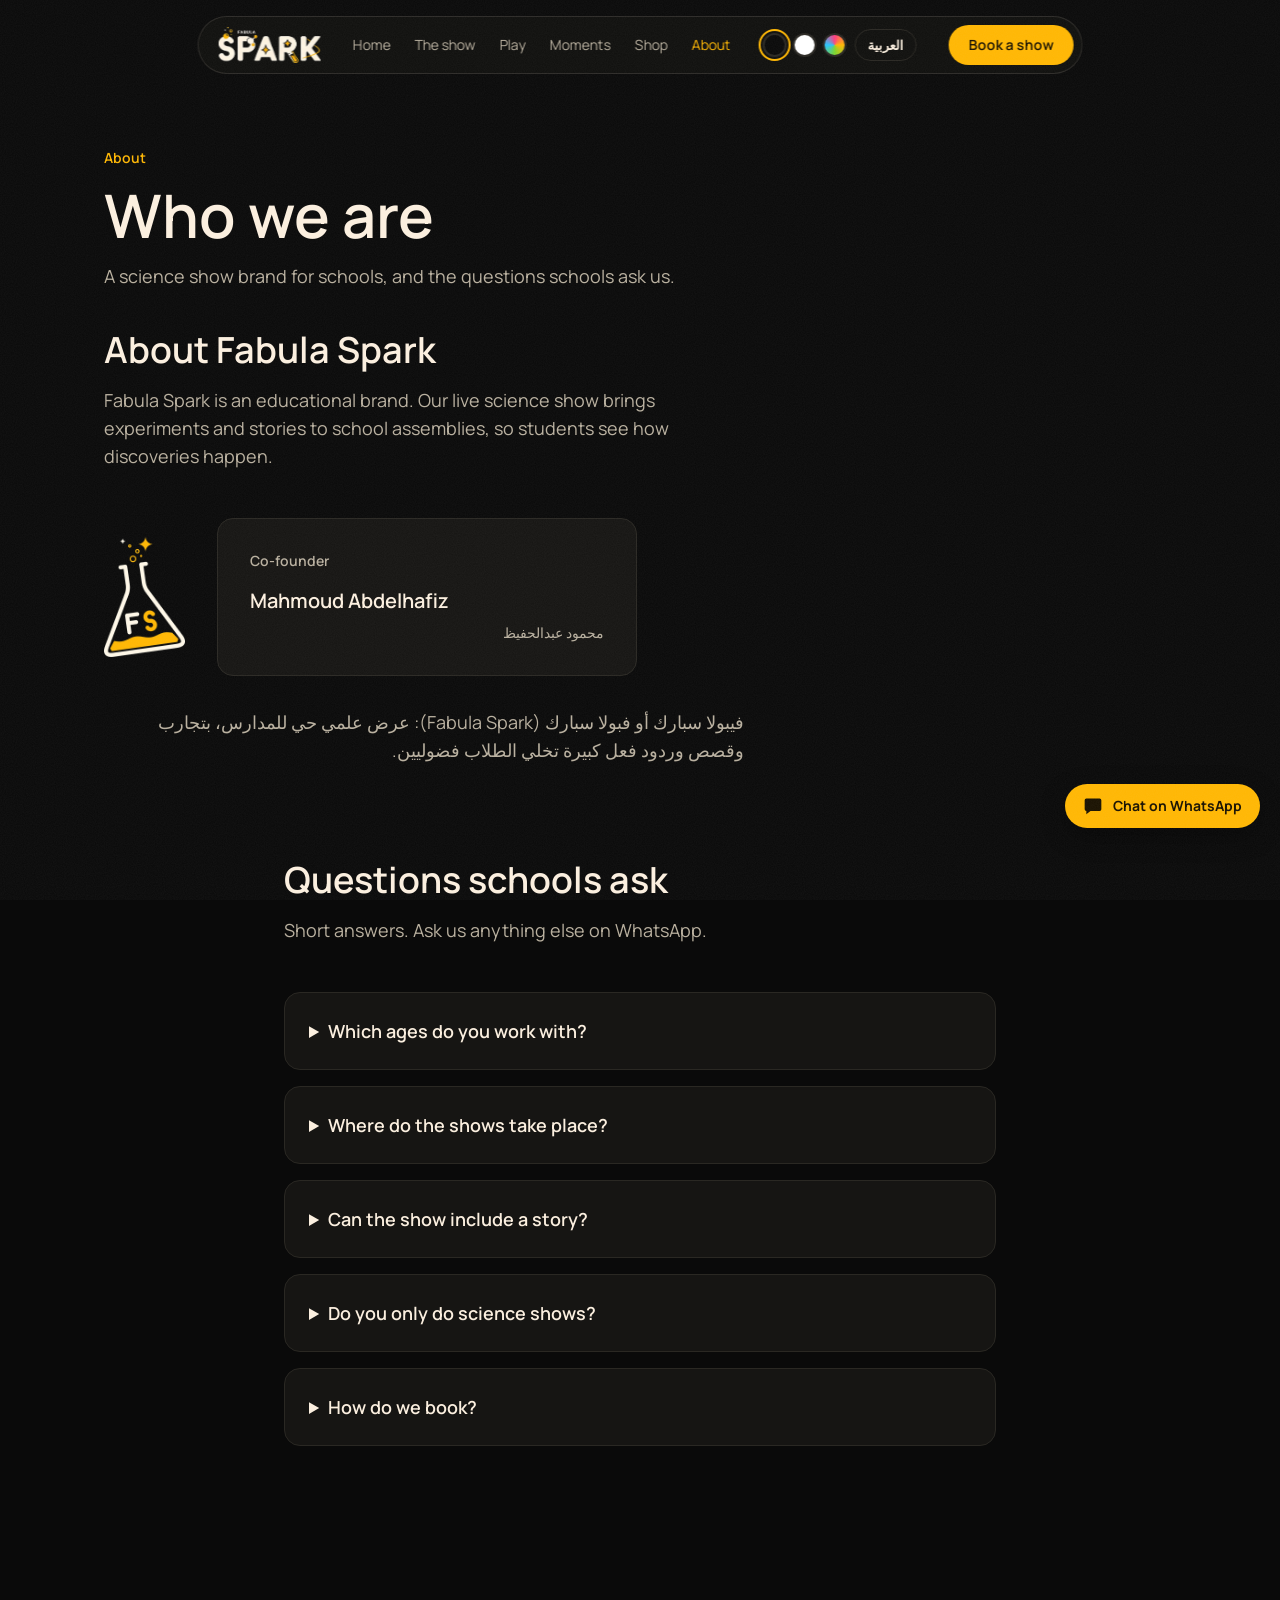
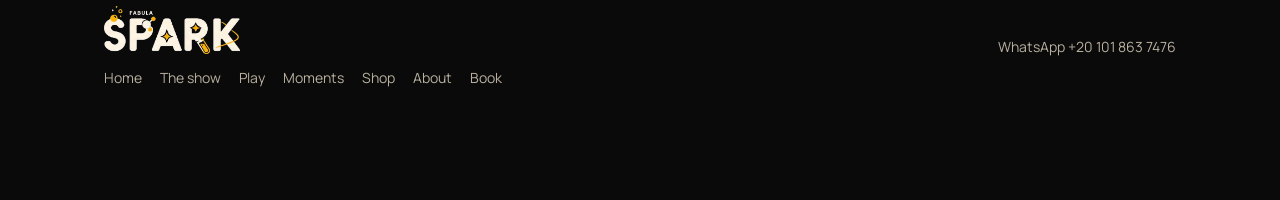
==== about.html @ d3cdc4d0 "v10: split into pages (Home, Show, Play, Moments, Shop, About, Book), mobile menu, shared css/js, ol" ====
<!DOCTYPE html>
<html lang="en" data-ar-title="من نحن والأسئلة | فيبولا سبارك" data-ar-desc="عن فيبولا سبارك، علامة تعليمية بتقدم عروض علمية حية للمدارس، وإجابات الأسئلة الشائعة.">
<head>
<meta charset="utf-8">
<meta name="viewport" content="width=device-width, initial-scale=1">
<title>About and FAQ | Fabula Spark</title>
<meta name="description" content="About Fabula Spark, an educational brand that brings live science shows to schools, plus answers to common questions.">
<link rel="canonical" href="https://jospark47-jpg.github.io/fabula-spark/about.html">
<meta name="robots" content="index,follow,max-image-preview:large">
<meta property="og:type" content="website"><meta property="og:site_name" content="Fabula Spark"><meta property="og:title" content="About and FAQ | Fabula Spark"><meta property="og:description" content="About Fabula Spark, an educational brand that brings live science shows to schools, plus answers to common questions."><meta property="og:url" content="https://jospark47-jpg.github.io/fabula-spark/about.html"><meta property="og:image" content="https://jospark47-jpg.github.io/fabula-spark/poster3.jpg"><meta property="og:image:alt" content="Fabula Spark card reading Curiosity is the spark">
<meta name="twitter:card" content="summary_large_image"><meta name="twitter:title" content="About and FAQ | Fabula Spark"><meta name="twitter:description" content="About Fabula Spark, an educational brand that brings live science shows to schools, plus answers to common questions."><meta name="twitter:image" content="https://jospark47-jpg.github.io/fabula-spark/poster3.jpg">
<script type="application/ld+json">{"@context": "https://schema.org", "@graph": [{"@type": "Organization", "@id": "https://jospark47-jpg.github.io/fabula-spark/#org", "name": "Fabula Spark", "url": "https://jospark47-jpg.github.io/fabula-spark/", "logo": "https://jospark47-jpg.github.io/fabula-spark/wordmark.png", "image": "https://jospark47-jpg.github.io/fabula-spark/poster3.jpg", "description": "Fabula Spark is an educational brand that brings live science shows to schools.", "founder": {"@id": "https://jospark47-jpg.github.io/fabula-spark/#mahmoud"}, "contactPoint": {"@type": "ContactPoint", "contactType": "bookings", "telephone": "+201018637476", "url": "https://wa.me/201018637476", "availableLanguage": ["Arabic", "English"]}, "alternateName": ["فيبولا سبارك", "فبولا سبارك"]}, {"@type": "Person", "@id": "https://jospark47-jpg.github.io/fabula-spark/#mahmoud", "name": "Mahmoud Abdelhafiz", "alternateName": "محمود عبدالحفيظ", "jobTitle": "Co-founder", "worksFor": {"@id": "https://jospark47-jpg.github.io/fabula-spark/#org"}}, {"@type": "WebSite", "@id": "https://jospark47-jpg.github.io/fabula-spark/#site", "url": "https://jospark47-jpg.github.io/fabula-spark/", "name": "Fabula Spark", "publisher": {"@id": "https://jospark47-jpg.github.io/fabula-spark/#org"}, "inLanguage": "en"}, {"@type": "Service", "@id": "https://jospark47-jpg.github.io/fabula-spark/#show", "name": "Live science shows for schools", "serviceType": "Science show", "provider": {"@id": "https://jospark47-jpg.github.io/fabula-spark/#org"}, "description": "A live stage science show with experiments told as stories, performed at your school or venue for a whole assembly.", "url": "https://jospark47-jpg.github.io/fabula-spark/#what"}, {"@type": "FAQPage", "mainEntity": [{"@type": "Question", "name": "Which ages do you work with?", "acceptedAnswer": {"@type": "Answer", "text": "Tell us your group and we shape the show to fit it."}}, {"@type": "Question", "name": "Where do the shows take place?", "acceptedAnswer": {"@type": "Answer", "text": "We bring the show to you. Tell us your location and we will confirm."}}, {"@type": "Question", "name": "Can the show include a story?", "acceptedAnswer": {"@type": "Answer", "text": "Yes. We wrap experiments in a story that explains how the discovery happened."}}, {"@type": "Question", "name": "Do you only do science shows?", "acceptedAnswer": {"@type": "Answer", "text": "Science shows are our focus today. More Spark experiences are on the way."}}, {"@type": "Question", "name": "How do we book?", "acceptedAnswer": {"@type": "Answer", "text": "Send us a message with your school, age group and preferred dates."}}]}]}</script>
<link rel="icon" type="image/png" href="favicon.png">
<script>(function(){try{var t=localStorage.getItem('fs_theme'),l=localStorage.getItem('fs_lang'),d=document.documentElement;if(t==='light'||t==='kids')d.setAttribute('data-theme',t);if(l==='ar'){d.lang='ar';d.dir='rtl'}}catch(e){}window.INK=function(){return getComputedStyle(document.documentElement).getPropertyValue('--text').trim()||'#fbefdf'}})();</script>
<link rel="preconnect" href="https://fonts.googleapis.com">
<link href="https://fonts.googleapis.com/css2?family=Manrope:wght@400;500;600;700&display=swap" rel="stylesheet">
<link rel="stylesheet" href="style.css">
</head>
<body>
<a class="skip" href="#main">Skip to content</a>
<div class="prog" id="prog"></div>
<div class="cursorlight" id="cl"></div>
<canvas id="trail"></canvas>
<nav class="nav"><a href="./" aria-label="Fabula Spark home"><img src="wordmark.png" alt="Fabula Spark"></a><div class="menu" id="menu"><a href="./">Home</a><a href="show.html">The show</a><a href="play.html">Play</a><a href="moments.html">Moments</a><a href="shop.html">Shop</a><a href="about.html" class="act" aria-current="page">About</a></div><div class="tools"><div class="sw" role="group" aria-label="Theme"><button type="button" class="s-d" data-th="dark" aria-label="Dark theme"></button><button type="button" class="s-l" data-th="light" aria-label="Light theme"></button><button type="button" class="s-k" data-th="kids" aria-label="Colorful kids theme"></button></div><button type="button" class="tb" id="langb" aria-label="Switch language">العربية</button></div><a class="btn mag" href="book.html#planner">Book a show</a><button type="button" class="nm" id="nm" aria-label="Menu" aria-expanded="false" aria-controls="menu"><i></i><i></i><i></i></button></nav>
<a class="wa" id="wa" href="https://wa.me/201018637476?text=Hello%20Fabula%20Spark%2C%20I%20have%20a%20question." target="_blank" rel="noopener" aria-label="Chat on WhatsApp"><svg viewBox="0 0 24 24" fill="currentColor"><path d="M4 3h16a2 2 0 0 1 2 2v11a2 2 0 0 1-2 2H9l-5 4v-4a2 2 0 0 1-2-2V5a2 2 0 0 1 2-2z"/></svg><span>Chat on WhatsApp</span></a>
<main id="main">
<header class="phead"><div class="wrap"><p class="eyebrow rv">About</p><h1 class="rv" style="--d:60ms">Who we are</h1><p class="lead rv" style="--d:120ms">A science show brand for schools, and the questions schools ask us.</p></div></header>
<section id="team" style="padding-top:0"><div class="wrap">
 <h2 class="rv">About Fabula Spark</h2>
 <p class="lead rv" style="--d:80ms">Fabula Spark is an educational brand. Our live science show brings experiments and stories to school assemblies, so students see how discoveries happen.</p>
 <div class="aboutflex rv" style="--d:120ms"><img src="flasklogo.png" alt="Fabula Spark flask logo with the letters FS" loading="lazy"><div class="card" style="max-width:420px;flex:1;min-width:260px"><p class="num">Co-founder</p><h3>Mahmoud Abdelhafiz</h3><p lang="ar" dir="rtl" style="font-family:inherit">محمود عبدالحفيظ</p></div></div>
 <p class="lead rv" lang="ar" dir="rtl" style="--d:160ms;margin:32px 0 0">فيبولا سبارك أو فبولا سبارك (Fabula Spark): عرض علمي حي للمدارس، بتجارب وقصص وردود فعل كبيرة تخلي الطلاب فضوليين.</p>
</div></section>
<section id="voices" hidden aria-hidden="true"><!-- Placeholder: add real teacher and parent quotes here, with permission. Nothing is shown until then. --></section>
<section id="faq" style="padding-top:0"><div class="wrap" style="max-width:760px">
 <h2 class="rv">Questions schools ask</h2>
 <p class="lead rv" style="--d:80ms">Short answers. Ask us anything else on WhatsApp.</p>
 <details class="rv"><summary>Which ages do you work with?</summary><p>Tell us your group and we shape the show to fit it.</p></details>
 <details class="rv"><summary>Where do the shows take place?</summary><p>We bring the show to you. Tell us your location and we will confirm.</p></details>
 <details class="rv"><summary>Can the show include a story?</summary><p>Yes. We wrap experiments in a story that explains how the discovery happened.</p></details>
 <details class="rv"><summary>Do you only do science shows?</summary><p>Science shows are our focus today. More Spark experiences are on the way.</p></details>
 <details class="rv"><summary>How do we book?</summary><p>Send us a message with your school, age group and preferred dates.</p></details>
</div></section>
</main>
<footer><div class="fl"><img src="wordmark.png" alt="Fabula Spark" style="height:48px;width:auto"><nav class="fnav" aria-label="Pages"><a href="./">Home</a><a href="show.html">The show</a><a href="play.html">Play</a><a href="moments.html">Moments</a><a href="shop.html">Shop</a><a href="about.html">About</a><a href="book.html">Book</a></nav></div><a href="https://wa.me/201018637476" target="_blank" rel="noopener">WhatsApp +20 101 863 7476</a></footer>
<div class="mbar"><a class="btn" href="book.html#planner">Book a show</a><a class="btn ghost" href="https://wa.me/201018637476?text=Hello%20Fabula%20Spark%2C%20I%20would%20like%20to%20book%20a%20science%20show." target="_blank" rel="noopener">WhatsApp</a></div>
<dialog id="lb" aria-label="Photo viewer"><div class="in"><img id="lbi" alt=""></div><button class="x" aria-label="Close">&#10005;</button><button class="pv" aria-label="Previous photo">&#8592;</button><button class="nx" aria-label="Next photo">&#8594;</button><p id="lbc"></p></dialog>
<script src="app.js"></script>
</body>
</html>
---- style.css ----
:root{--bg:#0a0a0a;--card:#161513;--line:#2a2823;--text:#fbefdf;--muted:#b9b09f;--accent:#ffb703;--r:16px;--ease:cubic-bezier(0.22,1,0.36,1)}
*{box-sizing:border-box;margin:0;padding:0}
html{scroll-behavior:smooth}
body{font-family:'Manrope',sans-serif;background:var(--bg);color:var(--text);font-size:16px;line-height:24px;font-style:normal}
h1,h2,h3{text-wrap:balance;font-weight:600}p{text-wrap:pretty}
a{color:inherit;text-decoration:none}
a:focus-visible,summary:focus-visible,.btn:focus-visible{outline:2px solid var(--accent);outline-offset:3px;border-radius:var(--r)}
.wrap{max-width:1120px;margin:0 auto;padding:0 24px}
section{padding:96px 0}
.nav{position:fixed;top:16px;left:50%;transform:translateX(-50%);z-index:20;display:flex;align-items:center;gap:32px;padding:8px 8px 8px 20px;border-radius:999px;background:var(--navbg);backdrop-filter:blur(16px);-webkit-backdrop-filter:blur(16px);border:1px solid rgba(251,239,223,.12);width:max-content;max-width:calc(100% - 32px);animation:navin 700ms var(--ease) both}
.nav img{height:36px;width:auto;display:block}
.menu{display:flex;gap:24px;font-size:14px;line-height:20px;color:var(--muted)}
.menu a{transition:color 300ms var(--ease)}.menu a:hover{color:var(--text)}
.btn{display:inline-block;background:var(--accent);color:#1a1200;padding:14px 24px;border-radius:var(--r);font-weight:600;font-size:16px;line-height:24px;transition:transform 300ms var(--ease),opacity 300ms var(--ease)}
.btn:hover{transform:translateY(-2px)}.btn:active{transform:scale(.98)}
.btn.ghost{background:transparent;color:var(--text);border:1px solid var(--line)}
.nav .btn{padding:10px 20px;border-radius:999px;font-size:14px;line-height:20px}
.hero{padding:152px 0 96px;display:grid;grid-template-columns:1.1fr .9fr;gap:48px;align-items:center}
.eyebrow{font-size:14px;line-height:20px;color:var(--accent);font-weight:600;margin-bottom:16px}
h1{font-size:60px;line-height:1;margin-bottom:24px}
.sub{font-size:20px;line-height:28px;color:var(--muted);margin-bottom:32px;max-width:520px}
.cta{display:flex;gap:16px;flex-wrap:wrap;margin-bottom:32px}
.proof{font-size:14px;line-height:20px;color:var(--muted)}
.visual{aspect-ratio:4/3;border-radius:var(--r);border:1px solid var(--line);position:relative;overflow:hidden;background:var(--card)}
.visual .vi img{width:100%;height:100%;object-fit:cover;display:block;animation:kb 12s var(--ease) both}
.gwrap{border-radius:var(--r);border:1px solid var(--line);overflow:hidden;aspect-ratio:16/10;background:var(--card)}
.gimg{width:100%;height:100%;object-fit:cover;display:block;transition:transform 500ms var(--ease)}
.gwrap:hover .gimg{transform:scale(1.04)}
.teaser{display:grid;grid-template-columns:1fr 1fr;gap:48px;align-items:center;background:var(--card);border:1px solid var(--line);border-radius:var(--r);padding:48px}.teaser img{width:100%;max-width:420px;justify-self:center;border-radius:var(--r);display:block}
.vid{display:grid;grid-template-columns:1.2fr .8fr;gap:48px;align-items:center}.vid video{width:100%;border-radius:var(--r);border:1px solid var(--line);background:#000}
.tag{padding:120px 0;text-align:center;background:var(--card);border-top:1px solid var(--line);border-bottom:1px solid var(--line)}
.tag p{font-size:48px;line-height:1;font-weight:600;text-wrap:balance;max-width:820px;margin:0 auto}
.tag .w{opacity:.3;transition:opacity 600ms var(--ease),color 600ms var(--ease);display:inline-block;margin-right:.25em}
.tag .w.on{opacity:1}.tag .w.hl.on{color:var(--accent)}
h2{font-size:36px;line-height:40px;margin-bottom:16px}
.lead{font-size:18px;line-height:28px;color:var(--muted);max-width:640px;margin-bottom:48px}
.grid{display:grid;grid-template-columns:repeat(3,1fr);gap:24px}
.card{background:var(--card);border:1px solid var(--line);border-radius:var(--r);padding:32px;transition:transform 500ms var(--ease),border-color 300ms var(--ease)}
.card:hover{transform:translateY(-4px);border-color:rgba(255,183,3,.45)}
.card h3{font-size:20px;line-height:28px;margin-bottom:8px}
.card p{font-size:14px;line-height:20px;color:var(--muted)}
.num{font-size:14px;line-height:20px;color:var(--accent);font-weight:600;margin-bottom:16px}
.feature{display:grid;grid-template-columns:1fr 1fr;gap:0;background:var(--card);border:1px solid var(--line);border-radius:var(--r);overflow:hidden;margin-bottom:24px}
.feature .t{padding:48px}.feature h3{font-size:30px;line-height:36px;margin-bottom:16px}.feature p{color:var(--muted);font-size:16px;line-height:24px}
.feature img{width:100%;height:100%;object-fit:cover;display:block;min-height:280px}
.soft{background:transparent;border-style:dashed}.soft h3{color:var(--text)}
.soft .lab{font-size:12px;line-height:16px;letter-spacing:.14em;text-transform:uppercase;color:var(--accent);opacity:.75;margin-bottom:16px;font-weight:600}
.gallery{display:grid;grid-template-columns:repeat(3,1fr);gap:24px}
details{background:var(--card);border:1px solid var(--line);border-radius:var(--r);padding:24px;margin-bottom:16px;transition:border-color 300ms var(--ease)}details:hover{border-color:rgba(255,183,3,.45)}
summary{font-weight:600;font-size:18px;line-height:28px;cursor:pointer}
details p{margin-top:16px;color:var(--muted);font-size:16px;line-height:24px}
.final{text-align:center;background:linear-gradient(135deg,#2e2203,#161513);border-radius:var(--r);padding:80px 24px;border:1px solid var(--line)}
.final h2{font-size:48px;line-height:1;max-width:720px;margin:0 auto 24px}
.final p{color:var(--muted);margin-bottom:32px}
footer{max-width:1120px;margin:0 auto;padding:48px 24px;color:var(--muted);font-size:14px;line-height:20px;display:flex;justify-content:space-between;align-items:center;flex-wrap:wrap;gap:16px}
.js .rv{opacity:0;transform:translateY(32px);transition:opacity 700ms var(--ease),transform 700ms var(--ease);transition-delay:var(--d,0ms)}
.js .rv.in{opacity:1;transform:none}
.he{animation:rise 800ms var(--ease) both;animation-delay:var(--d,0ms)}
@keyframes rise{from{opacity:0;transform:translateY(32px)}to{opacity:1;transform:none}}
@keyframes navin{from{opacity:0;transform:translate(-50%,-24px)}to{opacity:1;transform:translate(-50%,0)}}
@keyframes kb{from{transform:scale(1.08)}to{transform:scale(1)}}
@media(prefers-reduced-motion:reduce){*,*::before,*::after{animation:none!important;transition:opacity 300ms linear!important}.js .rv{transform:none}.tag .w{opacity:1}.gwrap:hover .gimg,.card:hover,.btn:hover{transform:none}}
@media(max-width:820px){.hero,.grid,.gallery,.vid,.teaser,.feature{grid-template-columns:1fr}h1{font-size:48px}.menu{display:none}.tag p,.final h2{font-size:36px;line-height:40px}.hero{padding-top:120px}.teaser,.feature .t{padding:28px}.nav{gap:16px}}

:root{--pop:cubic-bezier(0.34,1.56,0.64,1)}
.sparks{position:absolute;inset:0;overflow:hidden;pointer-events:none;z-index:0}
.sparks i{position:absolute;bottom:-20px;border-radius:50%;background:var(--accent);opacity:0;animation:floatup var(--t,9s) linear infinite;animation-delay:var(--dl,0s)}
.sparks i.o{background:transparent;border:2px solid rgba(255,183,3,.6)}
@keyframes floatup{0%{transform:translate3d(0,0,0);opacity:0}10%{opacity:.8}90%{opacity:.5}100%{transform:translate3d(var(--x,20px),-120vh,0);opacity:0}}
.hero,.tag,#what .wrap{position:relative;z-index:1}
.flaskfloat{position:absolute;right:-8px;top:-44px;width:64px;z-index:3;animation:bob 4s ease-in-out infinite;pointer-events:none}
@keyframes bob{0%,100%{transform:translateY(0) rotate(-6deg)}50%{transform:translateY(-12px) rotate(6deg)}}
.visual{overflow:visible;position:relative}.visual .vi{border-radius:var(--r);overflow:hidden;height:100%;border:1px solid var(--line)}.visual{border:0}
.marq{overflow:hidden;border-bottom:1px solid var(--line);background:var(--bg);padding:20px 0}
.marq div{display:flex;gap:48px;width:max-content;animation:slide 26s linear infinite;font-size:30px;line-height:36px;font-weight:700;color:var(--muted)}
.marq span:nth-child(even){color:var(--accent)}
@keyframes slide{to{transform:translateX(-50%)}}
.btn:hover{transform:translateY(-3px) rotate(-1.5deg);transition-timing-function:var(--pop)}
.card:hover{transform:translateY(-6px) rotate(-.6deg);transition-timing-function:var(--pop)}
.gwrap{transition:transform 500ms var(--pop)}.gwrap:hover{transform:rotate(1deg) scale(1.02)}
.burst{position:fixed;width:8px;height:8px;border-radius:50%;background:var(--accent);pointer-events:none;z-index:50;animation:burst 700ms var(--ease) forwards}
@keyframes burst{to{transform:translate(var(--bx),var(--by)) scale(.2);opacity:0}}
.js .rv.pop{transform:translateY(32px) scale(.96)}.js .rv.pop.in{transform:none}
@media(prefers-reduced-motion:reduce){.sparks,.marq div,.flaskfloat{animation:none!important}.sparks{display:none}.burst{display:none}}
@media(max-width:820px){.feature img{height:auto;aspect-ratio:16/10;min-height:0}}
.atg{display:grid;grid-template-columns:repeat(4,1fr);gap:1px;background:var(--line);border:1px solid var(--line);border-radius:var(--r);overflow:hidden;margin-bottom:0}
.atg div{background:var(--card);padding:20px 24px;display:flex;flex-direction:column;gap:4px}
.atg b{font-size:12px;line-height:16px;letter-spacing:.14em;text-transform:uppercase;color:var(--accent);font-weight:600}
.atg span{font-size:16px;line-height:24px}
.prod{transition:transform 500ms var(--pop)}.prod:hover{transform:translateY(-6px)}
.pimg{border-radius:var(--r);overflow:hidden;border:1px solid var(--line);aspect-ratio:1/1;margin-bottom:16px;background:#ecdec8}
.pimg img{width:100%;height:100%;object-fit:cover;display:block;transition:transform 500ms var(--ease)}.prod:hover .pimg img{transform:scale(1.05)}
.prod h3{font-size:20px;line-height:28px}.prod p{color:var(--muted);font-size:14px;line-height:20px;margin:4px 0 12px}
.prod a{font-size:14px;line-height:20px;color:var(--accent);font-weight:600}
.note{margin-top:32px;font-size:14px;line-height:20px;color:var(--muted)}
@media(max-width:820px){.atg{grid-template-columns:1fr 1fr}}

html{scroll-behavior:smooth}
.prog{position:fixed;top:0;left:0;right:0;height:3px;background:var(--accent);transform-origin:0 50%;transform:scaleX(0);z-index:30}
.hero{position:relative}
html,body{overflow-x:clip}.beamwrap{position:absolute;top:0;left:50%;width:100vw;margin-left:-50vw;height:900px;overflow:hidden;pointer-events:none;z-index:0}
.beam{position:absolute;top:40px;right:7vw;width:1500px;height:1000px;transform-origin:100% 0;background:conic-gradient(from 248deg at 100% 0%,transparent 0deg,rgba(255,183,3,.20) 9deg,rgba(255,183,3,.05) 15deg,transparent 22deg);animation:sweep 9s var(--ease) infinite alternate;opacity:.9}
@keyframes sweep{from{transform:rotate(-9deg)}to{transform:rotate(11deg)}}
.cursorlight{position:fixed;left:0;top:0;width:520px;height:520px;margin:-260px 0 0 -260px;border-radius:50%;background:radial-gradient(circle,rgba(255,183,3,.14) 0,rgba(255,183,3,.05) 40%,transparent 70%);pointer-events:none;z-index:2;opacity:0;transition:opacity 400ms var(--ease);will-change:transform}
.cursorlight.on{opacity:1}
#trail{position:fixed;inset:0;width:100%;height:100%;pointer-events:none;z-index:40}
.float{position:absolute;pointer-events:none;color:var(--accent);opacity:.8;z-index:1;transform:translate3d(calc(var(--px,0)*var(--d)*1px),calc(var(--py,0)*var(--d)*1px),0);transition:transform 200ms linear}
.float svg{display:block;animation:drift var(--t,7s) ease-in-out infinite alternate;animation-delay:var(--dl,0s)}
@keyframes drift{from{transform:translateY(0) rotate(-6deg)}to{transform:translateY(-16px) rotate(8deg)}}
.hero>div:not(.beamwrap):not(.float),.hero .visual{position:relative;z-index:2}
.tilt{transform-style:preserve-3d;transition:transform 300ms var(--ease);will-change:transform}
.dark-panel{position:relative;overflow:hidden;border-radius:var(--r);border:1px solid var(--line);background:#0d0c0a;min-height:520px;touch-action:pan-y;cursor:none}
.dp-base{position:absolute;inset:0;display:flex;flex-direction:column;justify-content:flex-start;align-items:center;text-align:center;padding:56px 32px 0}
.dp-base h2{margin-bottom:8px}.dp-base p{color:var(--muted);max-width:420px}
.dp-hidden{position:absolute;inset:0;background:#15120b;-webkit-mask-image:radial-gradient(circle 170px at var(--mx,-300px) var(--my,-300px),#000 0,#000 55%,transparent 100%);mask-image:radial-gradient(circle 170px at var(--mx,-300px) var(--my,-300px),#000 0,#000 55%,transparent 100%)}
.dp-hidden svg{position:absolute;inset:0;width:100%;height:100%}
.dp-hidden .words{position:absolute;inset:0;display:grid;grid-template-columns:repeat(3,1fr);align-items:end;text-align:center;padding:0 24px 72px;gap:16px}
.dp-hidden .words b{display:block;font-size:24px;line-height:32px;font-weight:700;color:var(--accent)}
.dp-hidden .words span{font-size:14px;line-height:20px;color:var(--text)}
.lamp{position:absolute;width:24px;height:24px;margin:-12px 0 0 -12px;border-radius:50%;border:2px solid var(--accent);left:var(--mx,-300px);top:var(--my,-300px);pointer-events:none}
.lab{display:grid;grid-template-columns:1fr 1fr;gap:48px;align-items:center;background:var(--card);border:1px solid var(--line);border-radius:var(--r);padding:48px;position:relative;overflow:hidden}
.lab canvas{width:100%;max-width:440px;aspect-ratio:400/520;justify-self:center;display:block;cursor:pointer;touch-action:manipulation}
.modes{display:flex;gap:12px;flex-wrap:wrap;margin:8px 0 24px}
.chip{font:inherit;font-weight:600;font-size:14px;line-height:20px;padding:10px 18px;border-radius:999px;border:1px solid var(--line);background:transparent;color:var(--text);cursor:pointer;transition:transform 300ms var(--pop),background 300ms var(--ease),border-color 300ms var(--ease)}
.chip:hover{transform:translateY(-2px);border-color:rgba(255,183,3,.6)}.chip:active{transform:scale(.97)}
.chip[aria-pressed=true]{background:var(--accent);color:#1a1200;border-color:var(--accent)}
.hint{font-size:14px;line-height:20px;color:var(--muted)}
.steps{position:relative}
.stepline{position:absolute;left:0;right:0;top:-24px;height:3px;background:var(--line);border-radius:3px;overflow:hidden}
.stepline i{display:block;height:100%;background:var(--accent);transform-origin:0 50%;transform:scaleX(0)}
.carousel{display:flex;gap:24px;overflow-x:auto;scroll-snap-type:x mandatory;padding:4px 24px 24px;margin:0 -24px;scrollbar-width:none;cursor:grab}
.carousel::-webkit-scrollbar{display:none}.carousel.drag{cursor:grabbing;scroll-snap-type:none}
.carousel .gwrap{flex:0 0 min(78vw,420px);scroll-snap-align:start;aspect-ratio:16/10}
.carousel img{pointer-events:none;-webkit-user-drag:none}
@media(max-width:820px){.lab{grid-template-columns:1fr;padding:28px}.dp-hidden .words{grid-template-columns:1fr;gap:12px;align-content:center}.dark-panel{min-height:560px}.cursorlight{display:none}.beam{width:900px;height:700px}.float.hide-m{display:none}}
@media(hover:none){.cursorlight{display:none}.dark-panel{cursor:default}}
@media(prefers-reduced-motion:reduce){.beam,.float svg{animation:none!important}.cursorlight,#trail,.lamp{display:none}.dp-hidden{-webkit-mask-image:none;mask-image:none;position:relative}.dark-panel{min-height:0}.dp-base{position:relative;padding-bottom:0}.dp-hidden .words{position:relative;padding:32px 24px}}

.st .he,.st .nav{animation:none!important}
.wa{position:fixed;right:20px;bottom:72px;z-index:35;display:flex;align-items:center;gap:10px;background:var(--accent);color:#1a1200;font-weight:700;font-size:14px;line-height:20px;padding:12px 18px;border-radius:999px;box-shadow:0 8px 24px rgba(0,0,0,.4);transition:transform 300ms var(--pop)}
.wa:hover{transform:translateY(-3px) rotate(-2deg)}.wa:active{transform:scale(.97)}.wa svg{width:20px;height:20px}
.form{display:grid;grid-template-columns:1fr 1.2fr;gap:48px;background:var(--card);border:1px solid var(--line);border-radius:var(--r);padding:48px}
.form form{display:grid;grid-template-columns:1fr 1fr;gap:16px}
.fld{display:flex;flex-direction:column;gap:6px}.fld.full{grid-column:1/-1}
.fld label{font-size:13px;line-height:16px;font-weight:600;color:var(--muted)}
.fld input,.fld select,.fld textarea{font:inherit;font-size:16px;line-height:24px;color:var(--text);background:#0f0e0c;border:1px solid var(--line);border-radius:12px;padding:12px 14px;transition:border-color 300ms var(--ease),box-shadow 300ms var(--ease);width:100%}
.fld textarea{min-height:110px;resize:vertical}
.fld input:focus,.fld select:focus,.fld textarea:focus{outline:none;border-color:var(--accent);box-shadow:0 0 0 3px rgba(255,183,3,.2)}
.fld.err input,.fld.err textarea{border-color:#e5484d}
.form .sub2{font-size:14px;line-height:20px;color:var(--muted)}
.ctl{display:flex;flex-direction:column;gap:12px;margin-top:24px}.ctl a{color:var(--text);font-weight:600}.ctl span{color:var(--muted);font-size:14px;line-height:20px}
@media(max-width:820px){.form{grid-template-columns:1fr;padding:28px}.form form{grid-template-columns:1fr}.wa span{display:none}.wa{padding:14px}}
@media(prefers-reduced-motion:reduce){.wa:hover{transform:none}}

.menu a.act{color:var(--accent)}
.st .beat{min-height:300px;opacity:1}.st .beats-vis{position:static}.st .beats{align-items:start}
.vi img{position:absolute;inset:0;opacity:0;animation:cyc 20s linear infinite}
.vi img:nth-child(1){animation-delay:-1s}.vi img:nth-child(2){animation-delay:4s}.vi img:nth-child(3){animation-delay:9s}.vi img:nth-child(4){animation-delay:14s}
@keyframes cyc{0%{opacity:0;transform:scale(1.06)}4%{opacity:1}26%{opacity:1}31%{opacity:0;transform:scale(1)}100%{opacity:0}}
.st .vi img{animation:none}.st .vi img:first-child{opacity:1}
.beats{display:grid;grid-template-columns:1.1fr .9fr;gap:56px;align-items:start}
.beats-vis{position:sticky;top:96px}
.bimgs{position:relative;border-radius:var(--r);overflow:hidden;aspect-ratio:16/10;background:var(--card);border:1px solid var(--line)}
.bimgs img{position:absolute;inset:0;width:100%;height:100%;object-fit:cover;opacity:0;transform:scale(1.05);transition:opacity 700ms var(--ease),transform 1200ms var(--ease)}
.bimgs img.on{opacity:1;transform:scale(1)}
.bcap{font-size:13px;line-height:20px;color:var(--muted);margin-top:12px}
.beat{min-height:62vh;display:flex;flex-direction:column;justify-content:center;opacity:.28;transition:opacity 500ms var(--ease)}
.beat.on{opacity:1}.beat h3{font-size:34px;line-height:40px;margin-bottom:12px}.beat p{color:var(--muted)}
.beat .num{color:var(--accent);font-weight:700;font-size:14px;margin-bottom:8px}
.modes{flex-wrap:wrap}
.lab .cwrap{position:relative;max-width:420px;width:100%;justify-self:center}
.cwrap canvas{width:100%;height:auto;display:block}
.beaker{position:absolute;left:0;top:6%;width:30%;aspect-ratio:1;background:none;border:0;cursor:grab;touch-action:none;color:var(--text);z-index:3;transition:transform 600ms var(--ease);filter:drop-shadow(0 8px 14px rgba(0,0,0,.45))}
.beaker.drag{cursor:grabbing;transition:none}.beaker svg{width:100%;height:100%;display:block;transition:transform 300ms var(--ease);transform-origin:70% 20%}
.beaker.pour svg{transform:rotate(-62deg)}
.beaker:focus-visible{outline:2px solid var(--accent);outline-offset:4px;border-radius:12px}
.beakerhint{position:absolute;left:0;top:calc(6% + 31%);font-size:12px;line-height:16px;color:var(--muted);width:30%;text-align:center}
.tempbox{display:grid;grid-template-columns:1fr 1fr;gap:48px;align-items:center;background:var(--card);border:1px solid var(--line);border-radius:var(--r);padding:48px}
.tempbox canvas{width:100%;max-width:320px;height:auto;justify-self:center;display:block}
.slider{width:100%;accent-color:var(--accent);margin:16px 0 8px}
.tl{display:flex;justify-content:space-between;font-size:13px;line-height:20px;color:var(--muted)}
.illo{display:inline-block;font-size:12px;line-height:16px;font-weight:700;color:#1a1200;background:var(--accent);border-radius:999px;padding:4px 10px;margin-bottom:16px}
.ba{position:relative;border-radius:var(--r);overflow:hidden;aspect-ratio:16/9;border:1px solid var(--line);background:var(--card);--p:50%;touch-action:pan-y;user-select:none}
.ba img{position:absolute;inset:0;width:100%;height:100%;object-fit:cover;pointer-events:none}
.ba .top{clip-path:inset(0 calc(100% - var(--p)) 0 0)}
.ba .line{position:absolute;top:0;bottom:0;left:var(--p);width:3px;margin-left:-1.5px;background:var(--accent);box-shadow:0 0 18px rgba(255,183,3,.7);pointer-events:none}
.ba .knob{position:absolute;top:50%;left:var(--p);width:44px;height:44px;margin:-22px 0 0 -22px;border-radius:50%;background:var(--accent);color:#1a1200;display:grid;place-items:center;font-weight:800;pointer-events:none;box-shadow:0 6px 18px rgba(0,0,0,.5)}
.ba input{position:absolute;inset:0;width:100%;height:100%;opacity:0;cursor:ew-resize;margin:0}
.ba input:focus-visible+.line{outline:2px solid var(--text)}
.ba .tag1,.ba .tag2{position:absolute;bottom:14px;font-size:13px;line-height:20px;font-weight:700;background:rgba(10,10,10,.7);padding:4px 12px;border-radius:999px;pointer-events:none}
.ba .tag1{left:14px}.ba .tag2{right:14px}
.carousel .gwrap{cursor:zoom-in;flex:0 0 min(78vw,420px)}
dialog#lb{border:0;background:rgba(0,0,0,.92);color:var(--text);width:100vw;height:100vh;max-width:none;max-height:none;padding:0}
dialog#lb::backdrop{background:rgba(0,0,0,.9)}
#lb .in{display:grid;place-items:center;height:100%;padding:56px 16px}
#lb img{max-width:min(1100px,100%);max-height:100%;border-radius:12px;object-fit:contain}
#lb button{position:absolute;background:rgba(251,239,223,.12);color:var(--text);border:0;border-radius:999px;width:48px;height:48px;font:700 20px Manrope;cursor:pointer}
#lb button:hover{background:var(--accent);color:#1a1200}
#lb .x{top:16px;right:16px}#lb .pv{left:16px;top:50%}#lb .nx{right:16px;top:50%}
#lb p{position:absolute;bottom:16px;left:0;right:0;text-align:center;font-size:14px;color:var(--muted)}
.wiz{display:grid;grid-template-columns:.9fr 1.1fr;gap:48px;background:var(--card);border:1px solid var(--line);border-radius:var(--r);padding:48px}
.dots{display:flex;gap:8px;margin:24px 0}.dots i{height:4px;flex:1;border-radius:2px;background:var(--line);transition:background 400ms var(--ease)}.dots i.on{background:var(--accent)}
fieldset.st{border:0;display:none;gap:16px;flex-direction:column;min-width:0}fieldset.st.on{display:flex;animation:stin 500ms var(--ease) both}
@keyframes stin{from{opacity:0;transform:translateX(16px)}to{opacity:1;transform:none}}
legend{font-size:20px;line-height:28px;font-weight:600;margin-bottom:16px}
.opts{display:flex;flex-wrap:wrap;gap:8px}
.opts label{position:relative}.opts input{position:absolute;opacity:0;inset:0;cursor:pointer}
.opts span{display:block;padding:10px 16px;border:1px solid var(--line);border-radius:999px;font-size:14px;line-height:20px;color:var(--muted);transition:all 300ms var(--ease)}
.opts input:checked+span{background:var(--accent);color:#1a1200;border-color:var(--accent);font-weight:700}
.opts input:focus-visible+span{outline:2px solid var(--text);outline-offset:2px}
.opts input:hover+span{border-color:var(--accent)}
.wnav{display:flex;gap:12px;margin-top:24px;flex-wrap:wrap}
.pvb{background:#0f2e22;border-radius:14px 14px 14px 4px;padding:14px 16px;font-size:14px;line-height:20px;white-space:pre-wrap;color:#e9f5ee;border:1px solid #1f4a38;max-height:220px;overflow:auto}
.pvl{font-size:13px;line-height:20px;color:var(--muted);margin:8px 0}
.fld input[type=date]{color-scheme:dark}
@media(max-width:820px){.beats{grid-template-columns:1fr;gap:0}.beats-vis{top:72px;z-index:5;background:var(--bg);padding:8px 0}.beat{min-height:44vh}.beat h3{font-size:26px;line-height:32px}.tempbox,.wiz{grid-template-columns:1fr;padding:28px}.carousel .gwrap{flex-basis:80vw}.lab .cwrap{max-width:320px}}
@media(prefers-reduced-motion:reduce){.vi img{animation:none}.vi img:first-child{opacity:1}.bimgs img,.beat{transition:none}fieldset.st.on{animation:none}.beaker,.beaker svg{transition:none}}
.scr{display:grid;grid-template-columns:1.5fr 1fr;gap:32px;align-items:center}.scrimgs{aspect-ratio:16/9}.scrctl{padding:8px 0}.scrctl .hint{margin-top:16px;min-height:3.2em}
.yard{display:grid;grid-template-columns:repeat(3,1fr);gap:16px}.yard figure{margin:0;border-radius:var(--r);overflow:hidden;border:1px solid var(--line);aspect-ratio:3/4}.yard img{width:100%;height:100%;object-fit:cover;display:block}
@media(max-width:820px){.scr{grid-template-columns:1fr}.yard{grid-template-columns:repeat(3,72vw);overflow-x:auto;scroll-snap-type:x mandatory;gap:12px}.yard figure{scroll-snap-align:center}}
.st .scr .bimgs img{transition:none}
.visual .vi img{animation:cyc 20s linear infinite;opacity:0}
.visual .vi img:nth-child(1){animation-delay:-1s}.visual .vi img:nth-child(2){animation-delay:4s}.visual .vi img:nth-child(3){animation-delay:9s}.visual .vi img:nth-child(4){animation-delay:14s}
@media(prefers-reduced-motion:reduce){.visual .vi img{animation:none}.visual .vi img:first-child{opacity:1}}
/* v6 additions */
.shopgrid{display:grid;grid-template-columns:repeat(3,1fr);gap:24px}
.sp{background:var(--card);border:1px solid var(--line);border-radius:var(--r);padding:16px;display:flex;flex-direction:column;transition:transform 500ms var(--ease),border-color 300ms var(--ease)}
.sp:hover{transform:translateY(-6px);border-color:rgba(255,183,3,.45)}
.spimg{position:relative;border-radius:12px;overflow:hidden;aspect-ratio:4/5;background:radial-gradient(120% 90% at 50% 30%,#2b2233 0%,#14101a 70%);display:flex;align-items:center;justify-content:center;margin-bottom:16px}
.spimg img{max-width:88%;max-height:92%;object-fit:contain;display:block;filter:drop-shadow(0 18px 28px rgba(0,0,0,.55))}
.spimg img.cover{max-width:100%;max-height:100%;width:100%;height:100%;object-fit:cover;filter:none}
.spimg .sw{position:absolute;inset:0;display:flex;align-items:center;justify-content:center;opacity:0;transition:opacity 400ms var(--ease)}
.spimg .sw.on{opacity:1}
.spimg .sw.plum{background:radial-gradient(100% 80% at 50% 40%,#5b3347 0%,#33202c 75%)}
.tagrow{display:flex;gap:8px;flex-wrap:wrap;margin-bottom:12px}
.stag{font-size:12px;line-height:16px;font-weight:700;border-radius:999px;padding:4px 10px;border:1px solid var(--line);color:var(--muted)}
.stag.real{background:rgba(255,183,3,.14);color:var(--accent);border-color:rgba(255,183,3,.4)}
.sp h3{font-size:20px;line-height:28px}.sp p{color:var(--muted);font-size:14px;line-height:20px;margin:4px 0 12px}
.sp a.ask{margin-top:auto;font-size:14px;line-height:20px;color:var(--accent);font-weight:600}
.sp .modes{margin:0 0 12px;gap:8px}.sp .chip{padding:6px 14px}
.game{position:relative;height:360px;border:1px solid var(--line);border-radius:var(--r);overflow:hidden;background:radial-gradient(120% 100% at 50% 100%,#241c2b 0%,#0d0b10 70%);touch-action:manipulation}
.game .bub{position:absolute;bottom:-90px;border-radius:50%;border:2px solid rgba(251,239,223,.7);background:radial-gradient(circle at 30% 28%,rgba(255,255,255,.7),rgba(255,214,120,.28) 55%,rgba(255,183,3,.14));cursor:pointer;padding:0;animation:bubrise var(--t,6s) linear forwards}
.game .bub.pop{animation:none;transform:scale(1.6);opacity:0;transition:transform 260ms var(--ease),opacity 260ms var(--ease)}
@keyframes bubrise{to{transform:translateY(-520px)}}
.gbar{display:flex;gap:16px;align-items:center;justify-content:space-between;margin-bottom:16px;flex-wrap:wrap}
.gscore{font-size:20px;line-height:28px;font-weight:700}.gscore b{color:var(--accent)}
.gmsg{position:absolute;inset:0;display:flex;flex-direction:column;align-items:center;justify-content:center;gap:12px;text-align:center;padding:24px;pointer-events:none}
.gmsg .btn{pointer-events:auto}
.quiz .q{margin-bottom:24px}.quiz h3{font-size:22px;line-height:30px;margin-bottom:12px}
.quiz .opts{display:flex;flex-wrap:wrap;gap:10px}
.qres{border:1px solid rgba(255,183,3,.4);background:rgba(255,183,3,.07);border-radius:var(--r);padding:24px;margin-top:8px}
.qres h3{font-size:28px;line-height:34px;margin-bottom:8px}.qres p{color:var(--muted);margin-bottom:16px}
.plan{display:grid;grid-template-columns:1fr 1fr;gap:32px}
.plan .row{margin-bottom:20px}.plan .lbl{font-size:14px;line-height:20px;font-weight:700;color:var(--muted);margin-bottom:8px;display:block}
.planout{background:var(--card);border:1px solid var(--line);border-radius:var(--r);padding:28px;display:flex;flex-direction:column;gap:12px;justify-content:center}
.planout h3{font-size:24px;line-height:32px}.planout p{color:var(--muted)}
.vgrid{display:grid;grid-template-columns:repeat(3,1fr);gap:24px;align-items:start}
.vcard video{width:100%;aspect-ratio:9/16;object-fit:cover;border-radius:var(--r);border:1px solid var(--line);background:#000;display:block}
.vcard h3{font-size:20px;line-height:28px;margin:12px 0 4px}.vcard p{color:var(--muted);font-size:14px;line-height:20px}
.aboutflex{display:flex;gap:32px;align-items:center;flex-wrap:wrap}.aboutflex img{height:120px;width:auto}
@media(max-width:820px){.shopgrid,.vgrid,.plan{grid-template-columns:1fr}.vcard{max-width:360px}.game{height:320px}}

/* v6.1 grain and mesh gradient, inspired by the reference reels */
body::after{content:"";position:fixed;inset:0;pointer-events:none;z-index:90;opacity:.05;background-image:url("data:image/svg+xml;utf8,<svg xmlns='http://www.w3.org/2000/svg' width='160' height='160'><filter id='n'><feTurbulence type='fractalNoise' baseFrequency='.9' numOctaves='2' stitchTiles='stitch'/><feColorMatrix values='0 0 0 0 1  0 0 0 0 1  0 0 0 0 1  0 0 0 .9 0'/></filter><rect width='100%' height='100%' filter='url(%23n)'/></svg>")}
.final{position:relative;overflow:hidden;background:radial-gradient(60% 80% at 15% 20%,rgba(255,183,3,.30),transparent 60%),radial-gradient(50% 70% at 85% 80%,rgba(120,60,100,.45),transparent 60%),linear-gradient(135deg,#2e2203,#161513);background-size:140% 140%;animation:mesh 14s ease-in-out infinite alternate}
@keyframes mesh{to{background-position:100% 100%}}
@media(prefers-reduced-motion:reduce){.final{animation:none}}

/* v6.2 glowing stage ring under the hero visual, inspired by the third reel */
.hero .visual::after{content:"";position:absolute;left:8%;right:8%;bottom:-46px;height:44px;border-radius:50%;border:2px solid rgba(255,183,3,.85);box-shadow:0 0 18px rgba(255,183,3,.55),0 0 48px rgba(255,183,3,.25),inset 0 0 18px rgba(255,183,3,.35);animation:ringp 3.6s ease-in-out infinite;pointer-events:none;z-index:-1}
@keyframes ringp{50%{opacity:.55;transform:scale(1.03)}}
@media(max-width:820px){.hero .visual::after{bottom:-34px;height:32px}}
@media(prefers-reduced-motion:reduce){.hero .visual::after{animation:none}}
/* v7 */
.skip{position:absolute;left:12px;top:-60px;background:#FFB703;color:#0a0a0a;padding:10px 16px;border-radius:8px;z-index:999;font-weight:700}.skip:focus{top:10px}
.qs{border-block:1px solid rgba(255,255,255,.12)}.qs .gi{max-width:1180px;margin:0 auto;display:grid;grid-template-columns:repeat(4,1fr);gap:16px;padding:20px 24px}
.qs p{margin:0;display:flex;flex-direction:column;gap:2px;font-size:14px;line-height:20px;color:#cfc6b8}.qs b{font-size:16px;color:#FBEFDF}
.mbar{display:none}
@media(max-width:760px){.qs .gi{grid-template-columns:1fr 1fr;gap:14px}.mbar{display:flex;gap:10px;position:fixed;left:0;right:0;bottom:0;z-index:60;padding:10px 14px calc(10px + env(safe-area-inset-bottom));background:rgba(10,10,10,.96);backdrop-filter:blur(8px);border-top:1px solid #2a2823}.mbar .btn{flex:1;justify-content:center;text-align:center;min-height:48px}.wa{display:none!important}body{padding-bottom:76px}}

/* v8 themes, language */
:root{--navbg:rgba(22,21,19,.62);--btnink:#1a1200}
html[data-theme=light]{--bg:#ffffff;--card:#f6f0e4;--line:#e3d9c6;--text:#1b1710;--muted:#5b5446;--accent:#a86400;--navbg:rgba(255,255,255,.82)}
html[data-theme=light] .btn,html[data-theme=light] .wa,html[data-theme=light] .ba .knob{background:#ffb703;color:#1a1200}
html[data-theme=light] .btn.ghost{background:transparent;color:var(--text)}
html[data-theme=light] .nav{border-color:rgba(0,0,0,.1)}
html[data-theme=light] .qs{border-color:var(--line)}html[data-theme=light] .qs p{color:var(--muted)}html[data-theme=light] .qs b{color:var(--text)}
html[data-theme=light] .mbar{background:rgba(255,255,255,.96);border-color:var(--line)}
html[data-theme=light] .game .bub{border-color:rgba(168,100,0,.7)}
html[data-theme=kids]{--bg:#fff3c4;--card:#ffffff;--line:#1d2b53;--text:#1d2b53;--muted:#43507a;--accent:#e2105f;--r:26px;--navbg:rgba(255,255,255,.9)}
html[data-theme=kids] body{background:#fff3c4 radial-gradient(circle at 12% 18%,#ff7ab8 0 6px,transparent 7px),radial-gradient(circle at 82% 12%,#27c3ff 0 8px,transparent 9px),radial-gradient(circle at 70% 70%,#7bd62f 0 7px,transparent 8px);background-size:340px 340px,420px 420px,380px 380px}
html[data-theme=kids] .btn,html[data-theme=kids] .wa,html[data-theme=kids] .ba .knob{background:#ff3d81;color:#fff;border:3px solid #1d2b53;box-shadow:0 5px 0 #1d2b53;font-weight:800}
html[data-theme=kids] .btn:hover{transform:translateY(-3px) rotate(-1.5deg)}
html[data-theme=kids] .btn.ghost{background:#27c3ff;color:#1d2b53}
html[data-theme=kids] .nav{border:3px solid #1d2b53}
html[data-theme=kids] .nav .btn{box-shadow:0 3px 0 #1d2b53;border-width:2px}
html[data-theme=kids] h1,html[data-theme=kids] h2{background:linear-gradient(90deg,#e2105f,#ff7a00,#18a957,#1491d6);-webkit-background-clip:text;background-clip:text;color:transparent;font-weight:800}
html[data-theme=kids] h3{color:#1d2b53;font-weight:800}
html[data-theme=kids] .eyebrow{color:#e2105f;font-weight:800}
html[data-theme=kids] section:nth-of-type(4n+1){background:#d6f3ff}
html[data-theme=kids] section:nth-of-type(4n+3){background:#ffe0ee}
html[data-theme=kids] section:nth-of-type(4n+2){background:#e4f9c9}
html[data-theme=kids] .tag{background:#ff9d2e;border-color:#1d2b53}html[data-theme=kids] .tag p{color:#1d2b53}html[data-theme=kids] .tag .w.hl.on{color:#fff}
html[data-theme=kids] .marq{background:#27c3ff;border-color:#1d2b53}html[data-theme=kids] .marq span{color:#1d2b53!important}
html[data-theme=kids] .qs{border-color:#1d2b53;background:#fff}html[data-theme=kids] .qs p{color:var(--muted)}html[data-theme=kids] .qs b{color:var(--text)}
html[data-theme=kids] .card,html[data-theme=kids] .feature,html[data-theme=kids] .prod,html[data-theme=kids] details{border:3px solid #1d2b53;box-shadow:0 6px 0 #1d2b53}
html[data-theme=kids] .visual,html[data-theme=kids] .gwrap{border:3px solid #1d2b53}
html[data-theme=kids] .mbar{background:#fff;border-top:3px solid #1d2b53}
html[data-theme=kids] .mbar .btn{box-shadow:0 3px 0 #1d2b53}
html[data-theme=kids] .game .bub{border-color:#e2105f;background:radial-gradient(circle at 30% 28%,#fff,rgba(39,195,255,.45) 60%,rgba(255,61,129,.3))}
html[data-theme=kids] .final{background:linear-gradient(135deg,#ff7ab8,#ffb703,#7bd62f,#27c3ff)!important}
html[data-theme=kids] .final h2,html[data-theme=kids] .final p{color:#1d2b53;background:none;-webkit-text-fill-color:#1d2b53}
html[data-theme=kids] .grain,html[data-theme=kids] .hero .visual::after{opacity:.4}
html[data-theme=light] img[src^="wordmark"],html[data-theme=kids] img[src^="wordmark"],html[data-theme=light] img[src^="flasklogo"],html[data-theme=kids] img[src^="flasklogo"]{filter:invert(1) hue-rotate(180deg)}
html[data-theme=light] .fld input,html[data-theme=light] .fld select,html[data-theme=light] .fld textarea,html[data-theme=kids] .fld input,html[data-theme=kids] .fld select,html[data-theme=kids] .fld textarea{background:#fff}
html[data-theme=light] .chip[aria-pressed=true],html[data-theme=light] .opts input:checked+span,html[data-theme=light] .illo,html[data-theme=light] .dots i.on,html[data-theme=light] .prog,html[data-theme=light] .stepline i,html[data-theme=light] .ba .line{background:#ffb703;border-color:#ffb703;color:#1a1200}
html[data-theme=kids] .chip[aria-pressed=true],html[data-theme=kids] .opts input:checked+span{background:#ff3d81;color:#fff;border-color:#1d2b53}
html[data-theme=kids] .chip,html[data-theme=kids] .opts span{border:2px solid #1d2b53;background:#fff}
html[data-theme=kids] .illo,html[data-theme=kids] .dots i.on,html[data-theme=kids] .prog,html[data-theme=kids] .stepline i{background:#ff7a00;color:#1d2b53}
html[data-theme=kids] .fld input,html[data-theme=kids] .fld select,html[data-theme=kids] .fld textarea{border:2px solid #1d2b53}
html[data-theme=kids] .stag.real{color:#18754a;background:#d9f7e3;border-color:#18754a}
@media(max-width:760px){.nav>.btn{display:none}}
/* controls */
.tools{display:flex;align-items:center;gap:8px}
.tb{font:inherit;font-size:13px;line-height:18px;font-weight:700;color:var(--text);background:transparent;border:1px solid var(--line);border-radius:999px;padding:6px 12px;cursor:pointer;min-height:32px}
.sw{display:flex;gap:6px}.sw button{width:24px;height:24px;border-radius:50%;border:2px solid var(--line);cursor:pointer;padding:0}
.sw button[aria-pressed=true]{outline:2px solid var(--accent);outline-offset:2px}
.sw .s-d{background:#0a0a0a}.sw .s-l{background:#fff}.sw .s-k{background:conic-gradient(#ff3d81,#ffb703,#7bd62f,#27c3ff,#ff3d81)}
.tb:focus-visible,.sw button:focus-visible{outline:2px solid var(--accent);outline-offset:2px}
@media(max-width:820px){.nav{gap:10px;padding:8px 8px 8px 14px}.tools{gap:6px}.tb{padding:5px 9px}.sw button{width:22px;height:22px}.nav img{height:30px}}
/* Arabic */
html[lang=ar] body,html[lang=ar] button,html[lang=ar] input,html[lang=ar] select,html[lang=ar] textarea{font-family:'Tajawal','Manrope',sans-serif}
html[dir=rtl] .tag .w{margin-right:0;margin-left:.25em}
html[dir=rtl] .marq,html[dir=rtl] #ba,html[dir=rtl] #car,html[dir=rtl] input[type=range],html[dir=rtl] #game,html[dir=rtl] #cwrap,html[dir=rtl] #tmpc,html[dir=rtl] .dots,html[dir=rtl] #scri{direction:ltr}
html[dir=rtl] .tl{direction:ltr}html[dir=rtl] h1{line-height:1.2}html[dir=rtl] h2,html[dir=rtl] h3{line-height:1.3}
html[dir=rtl] .wa{right:auto;left:20px}
html[dir=rtl] .eyebrow,html[dir=rtl] .hint{letter-spacing:0}
footer{padding-bottom:112px}
@media(max-width:820px){footer{padding-bottom:112px}}
@media(max-width:820px){.hero .float{display:none}}

.nm{display:none;width:38px;height:38px;border-radius:999px;border:1px solid var(--line);background:transparent;cursor:pointer;flex-direction:column;align-items:center;justify-content:center;gap:4px;padding:0}
.nm i{display:block;width:16px;height:2px;border-radius:2px;background:var(--text);transition:transform 300ms var(--ease),opacity 200ms}
.nav.open .nm i:nth-child(1){transform:translateY(6px) rotate(45deg)}.nav.open .nm i:nth-child(2){opacity:0}.nav.open .nm i:nth-child(3){transform:translateY(-6px) rotate(-45deg)}
@media(max-width:820px){.nm{display:inline-flex}
.nav.open .menu{display:flex;flex-direction:column;gap:2px;position:absolute;top:calc(100% + 10px);left:0;right:0;padding:10px;border-radius:24px;background:var(--bg);border:1px solid var(--line);box-shadow:0 18px 40px rgba(0,0,0,.35);font-size:18px;line-height:24px;color:var(--text)}
.nav.open .menu a{padding:13px 16px;border-radius:14px}.nav.open .menu a.act{background:var(--card);color:var(--accent)}
.nav>.btn{display:none}}
html[data-theme=kids] .nm{border:2px solid #1d2b53}html[data-theme=kids] .nm i{background:#1d2b53}
html[data-theme=kids] .nav.open .menu{border:3px solid #1d2b53;box-shadow:0 5px 0 #1d2b53;background:#fff;color:#1d2b53}
html[data-theme=kids] .nav.open .menu a.act{background:#ffe08a;color:#e0245e}
html[data-theme=light] .nav.open .menu{box-shadow:0 18px 40px rgba(0,0,0,.12)}
.phead{padding:148px 0 40px;position:relative;z-index:1}
.phead h1{font-size:clamp(36px,5.4vw,60px);line-height:1.06;margin:6px 0 14px;max-width:16ch}
.phead .lead{max-width:56ch;margin:0}
@media(max-width:820px){.phead{padding:112px 0 24px}}
.xp{display:grid;grid-template-columns:repeat(3,1fr);gap:16px}
.xc{display:flex;flex-direction:column;gap:8px;min-height:150px;padding:24px;border-radius:var(--r);background:var(--card);border:1px solid var(--line);transition:transform 500ms var(--ease),border-color 300ms var(--ease)}
.xc:hover{transform:translateY(-6px);border-color:rgba(255,183,3,.45)}
.xc h3{font-size:24px;line-height:30px}.xc p{color:var(--muted);font-size:15px;line-height:22px}
.xc .go{margin-top:auto;color:var(--accent);font-weight:700;font-size:20px}
.xc .go::after{content:"\2192"}html[dir=rtl] .xc .go::after{content:"\2190"}
@media(max-width:820px){.xp{grid-template-columns:1fr 1fr;gap:12px}.xc{padding:18px;min-height:140px}.xc h3{font-size:20px;line-height:26px}.xc p{font-size:14px;line-height:20px}}
@media(max-width:420px){.xp{grid-template-columns:1fr}}
html[data-theme=kids] .xc{border:3px solid #1d2b53;box-shadow:0 5px 0 #1d2b53;background:#fff}html[data-theme=kids] .xc h3{color:#1d2b53}html[data-theme=kids] .xc p{color:#3a4a7a}html[data-theme=kids] .xc .go{color:#e0245e}
html[data-theme=kids] .xc:nth-child(3n+1){background:#ffd6e7}html[data-theme=kids] .xc:nth-child(3n+2){background:#d6f2ff}html[data-theme=kids] .xc:nth-child(3n){background:#e3f7c8}
.fnav{display:flex;flex-wrap:wrap;gap:6px 18px;margin-top:14px;font-size:14px}.fnav a{color:var(--muted)}.fnav a:hover{color:var(--text)}
footer .fl{display:flex;flex-direction:column;align-items:flex-start}
html[dir=rtl] .nm{margin-right:0}
@media(max-width:820px){.dark-panel{min-height:620px}.dp-hidden .words{align-content:end;padding:0 24px 30px;gap:14px}.dp-hidden .words b{font-size:21px;line-height:28px}}
html[data-theme=light] .final{background:linear-gradient(135deg,#ffe3a0,#fff1d1 60%,#ffd9e6);border-color:#ecd9b0}
html[data-theme=light] .final h2{color:#1a1612}html[data-theme=light] .final p{color:#4a4338}
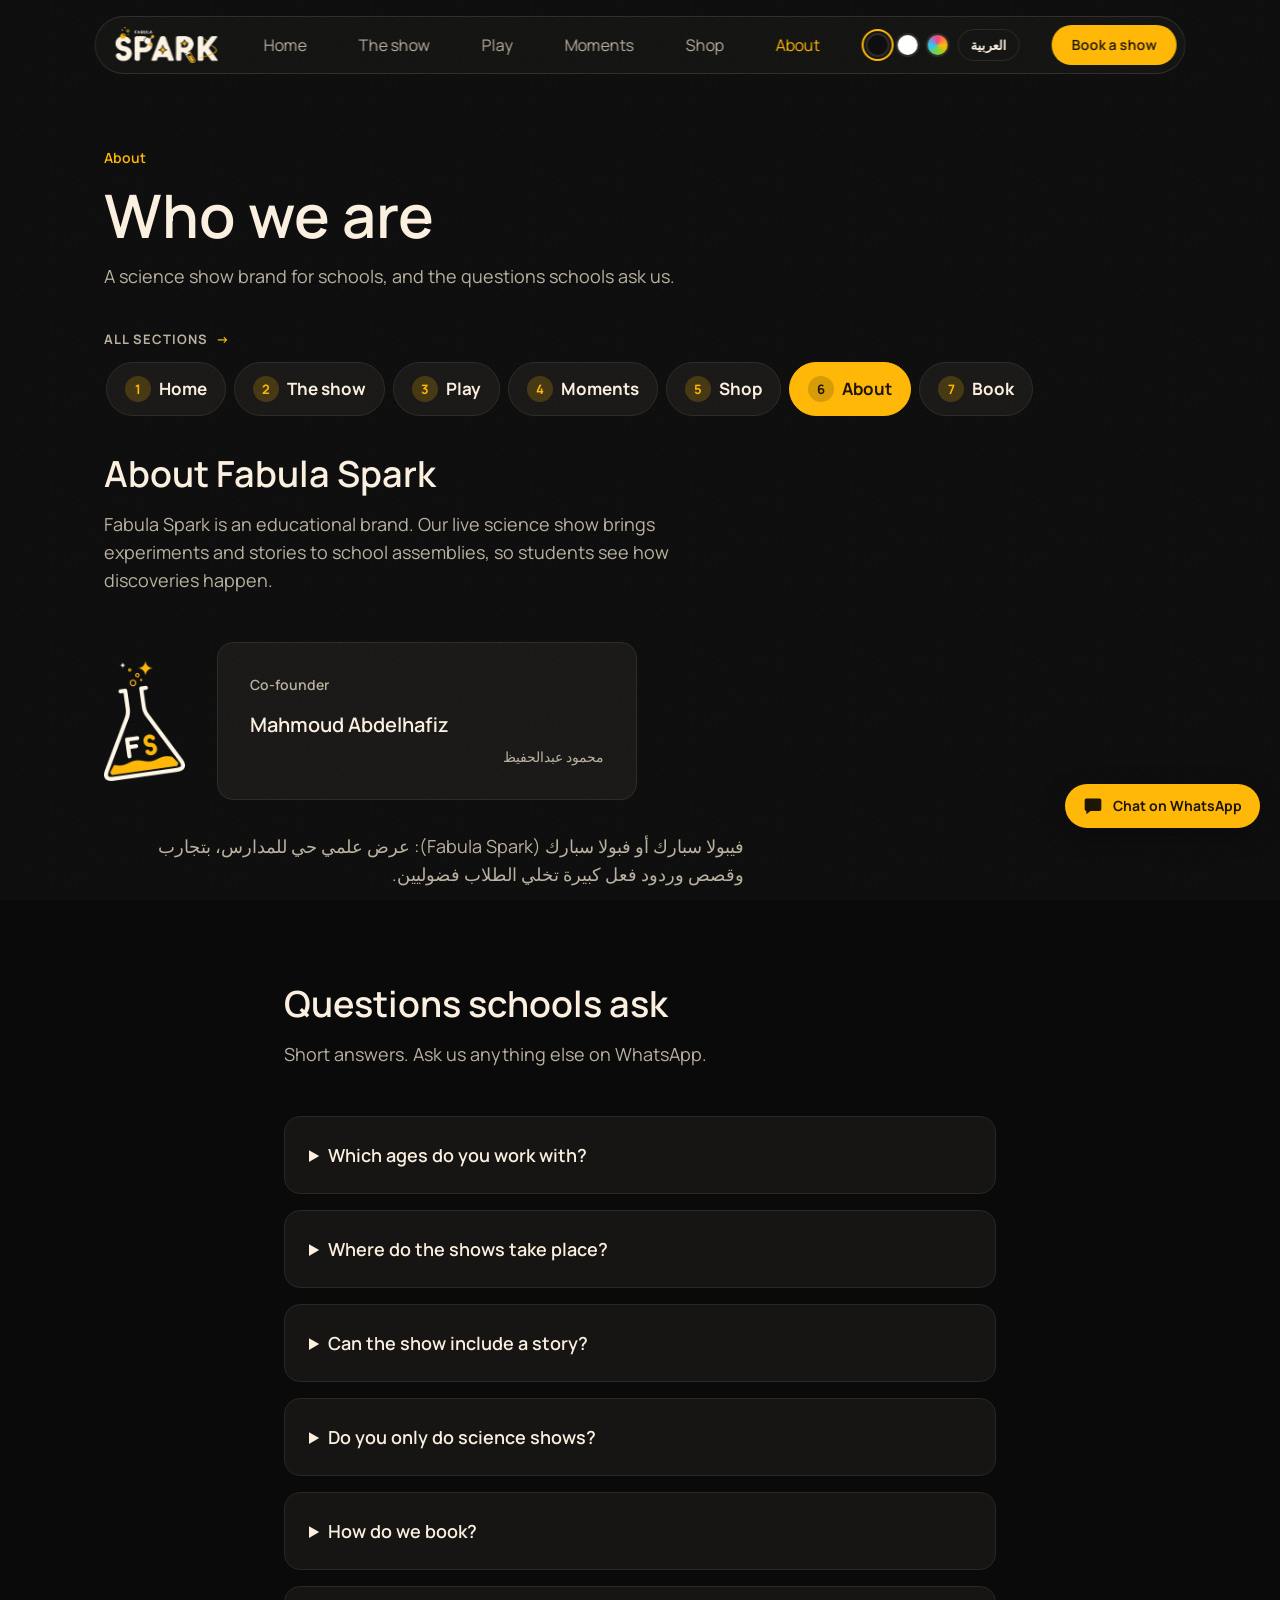
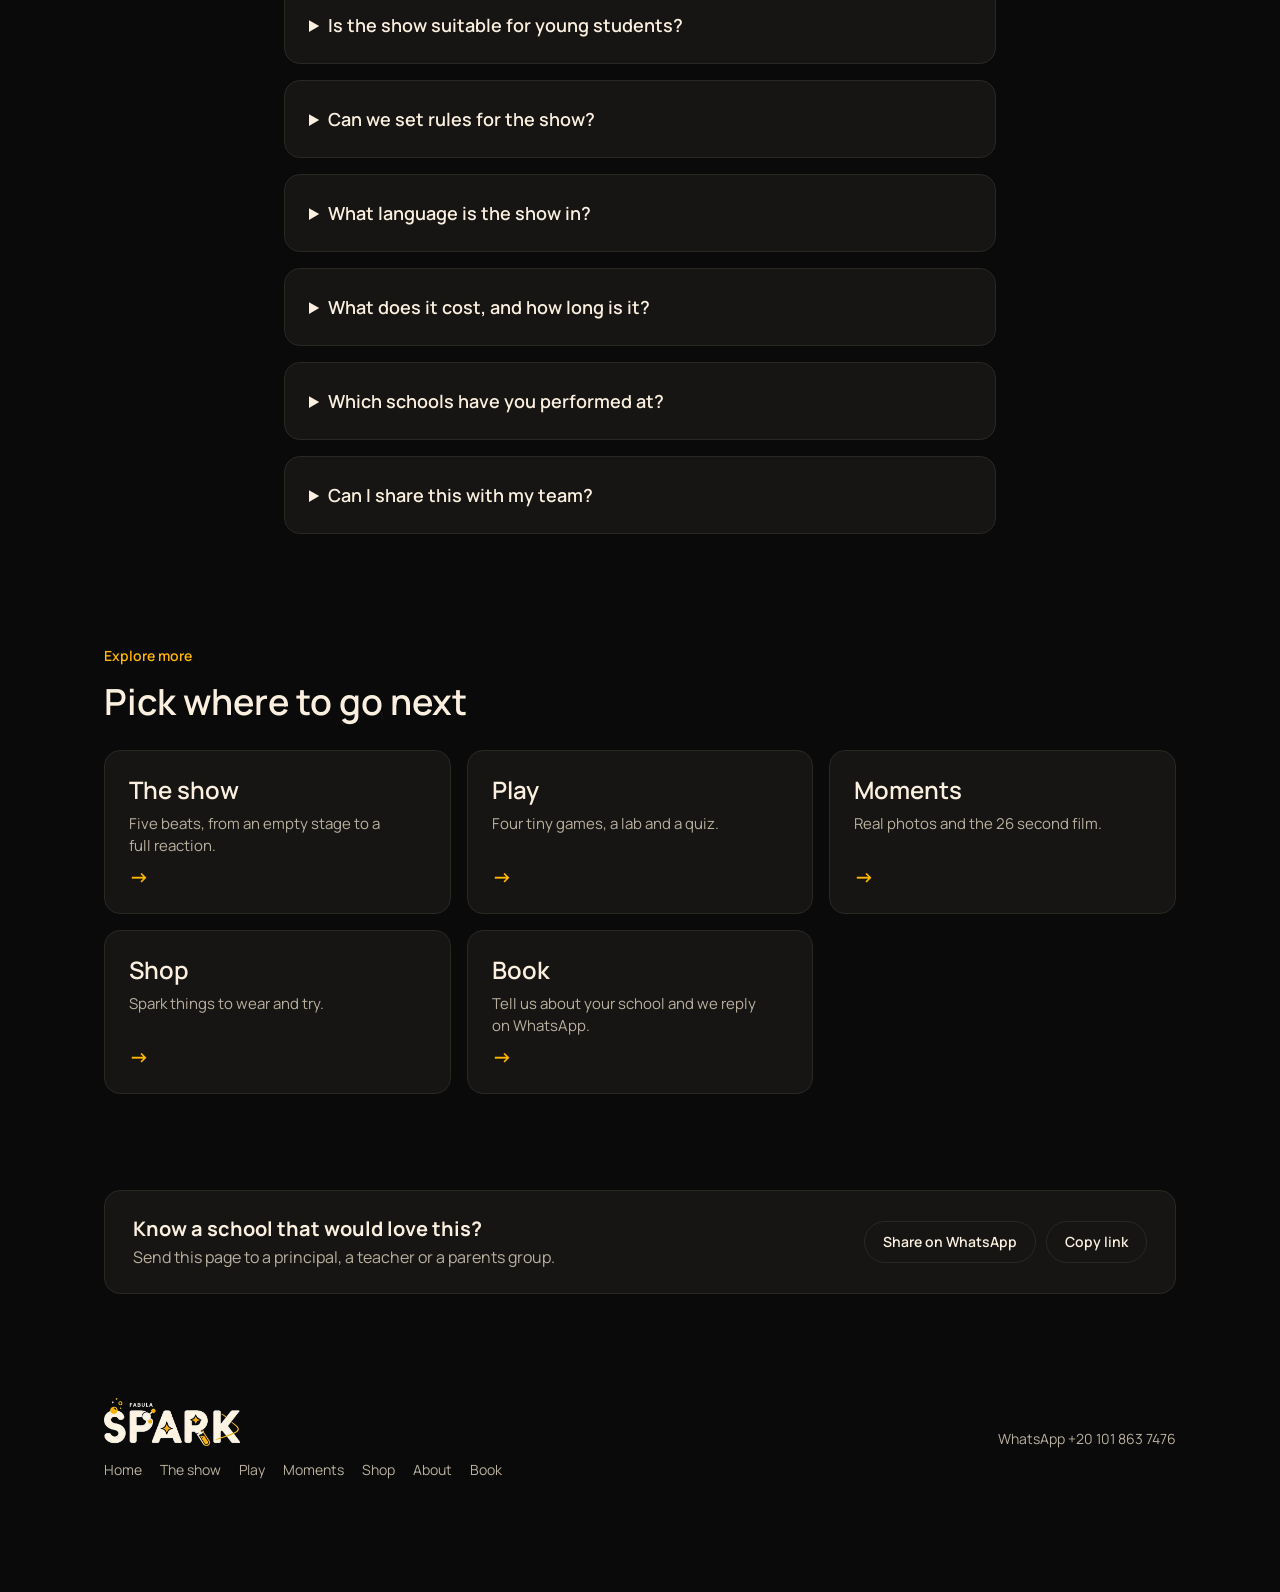
==== commit 092b9a13: "v11: section strip, explore-more rows, 5 new moments, 4 games, school trust block, FAQ, share bar, O" ====
--- a/about.html
+++ b/about.html
@@ -7,9 +7,9 @@
 <meta name="description" content="About Fabula Spark, an educational brand that brings live science shows to schools, plus answers to common questions.">
 <link rel="canonical" href="https://jospark47-jpg.github.io/fabula-spark/about.html">
 <meta name="robots" content="index,follow,max-image-preview:large">
-<meta property="og:type" content="website"><meta property="og:site_name" content="Fabula Spark"><meta property="og:title" content="About and FAQ | Fabula Spark"><meta property="og:description" content="About Fabula Spark, an educational brand that brings live science shows to schools, plus answers to common questions."><meta property="og:url" content="https://jospark47-jpg.github.io/fabula-spark/about.html"><meta property="og:image" content="https://jospark47-jpg.github.io/fabula-spark/poster3.jpg"><meta property="og:image:alt" content="Fabula Spark card reading Curiosity is the spark">
-<meta name="twitter:card" content="summary_large_image"><meta name="twitter:title" content="About and FAQ | Fabula Spark"><meta name="twitter:description" content="About Fabula Spark, an educational brand that brings live science shows to schools, plus answers to common questions."><meta name="twitter:image" content="https://jospark47-jpg.github.io/fabula-spark/poster3.jpg">
-<script type="application/ld+json">{"@context": "https://schema.org", "@graph": [{"@type": "Organization", "@id": "https://jospark47-jpg.github.io/fabula-spark/#org", "name": "Fabula Spark", "url": "https://jospark47-jpg.github.io/fabula-spark/", "logo": "https://jospark47-jpg.github.io/fabula-spark/wordmark.png", "image": "https://jospark47-jpg.github.io/fabula-spark/poster3.jpg", "description": "Fabula Spark is an educational brand that brings live science shows to schools.", "founder": {"@id": "https://jospark47-jpg.github.io/fabula-spark/#mahmoud"}, "contactPoint": {"@type": "ContactPoint", "contactType": "bookings", "telephone": "+201018637476", "url": "https://wa.me/201018637476", "availableLanguage": ["Arabic", "English"]}, "alternateName": ["فيبولا سبارك", "فبولا سبارك"]}, {"@type": "Person", "@id": "https://jospark47-jpg.github.io/fabula-spark/#mahmoud", "name": "Mahmoud Abdelhafiz", "alternateName": "محمود عبدالحفيظ", "jobTitle": "Co-founder", "worksFor": {"@id": "https://jospark47-jpg.github.io/fabula-spark/#org"}}, {"@type": "WebSite", "@id": "https://jospark47-jpg.github.io/fabula-spark/#site", "url": "https://jospark47-jpg.github.io/fabula-spark/", "name": "Fabula Spark", "publisher": {"@id": "https://jospark47-jpg.github.io/fabula-spark/#org"}, "inLanguage": "en"}, {"@type": "Service", "@id": "https://jospark47-jpg.github.io/fabula-spark/#show", "name": "Live science shows for schools", "serviceType": "Science show", "provider": {"@id": "https://jospark47-jpg.github.io/fabula-spark/#org"}, "description": "A live stage science show with experiments told as stories, performed at your school or venue for a whole assembly.", "url": "https://jospark47-jpg.github.io/fabula-spark/#what"}, {"@type": "FAQPage", "mainEntity": [{"@type": "Question", "name": "Which ages do you work with?", "acceptedAnswer": {"@type": "Answer", "text": "Tell us your group and we shape the show to fit it."}}, {"@type": "Question", "name": "Where do the shows take place?", "acceptedAnswer": {"@type": "Answer", "text": "We bring the show to you. Tell us your location and we will confirm."}}, {"@type": "Question", "name": "Can the show include a story?", "acceptedAnswer": {"@type": "Answer", "text": "Yes. We wrap experiments in a story that explains how the discovery happened."}}, {"@type": "Question", "name": "Do you only do science shows?", "acceptedAnswer": {"@type": "Answer", "text": "Science shows are our focus today. More Spark experiences are on the way."}}, {"@type": "Question", "name": "How do we book?", "acceptedAnswer": {"@type": "Answer", "text": "Send us a message with your school, age group and preferred dates."}}]}]}</script>
+<meta property="og:type" content="website"><meta property="og:site_name" content="Fabula Spark"><meta property="og:title" content="About and FAQ | Fabula Spark"><meta property="og:description" content="About Fabula Spark, an educational brand that brings live science shows to schools, plus answers to common questions."><meta property="og:url" content="https://jospark47-jpg.github.io/fabula-spark/about.html"><meta property="og:image" content="https://jospark47-jpg.github.io/fabula-spark/og-card.jpg"><meta property="og:image:alt" content="Fabula Spark: live science shows for schools, in English and Arabic">
+<meta name="twitter:card" content="summary_large_image"><meta name="twitter:title" content="About and FAQ | Fabula Spark"><meta name="twitter:description" content="About Fabula Spark, an educational brand that brings live science shows to schools, plus answers to common questions."><meta name="twitter:image" content="https://jospark47-jpg.github.io/fabula-spark/og-card.jpg">
+<script type="application/ld+json">{"@context": "https://schema.org", "@graph": [{"@type": "Organization", "@id": "https://jospark47-jpg.github.io/fabula-spark/#org", "name": "Fabula Spark", "url": "https://jospark47-jpg.github.io/fabula-spark/", "logo": "https://jospark47-jpg.github.io/fabula-spark/wordmark.png", "image": "https://jospark47-jpg.github.io/fabula-spark/og-card.jpg", "description": "Fabula Spark is an educational brand that brings live science shows to schools.", "founder": {"@id": "https://jospark47-jpg.github.io/fabula-spark/#mahmoud"}, "contactPoint": {"@type": "ContactPoint", "contactType": "bookings", "telephone": "+201018637476", "url": "https://wa.me/201018637476", "availableLanguage": ["Arabic", "English"]}, "alternateName": ["فيبولا سبارك", "فبولا سبارك"]}, {"@type": "Person", "@id": "https://jospark47-jpg.github.io/fabula-spark/#mahmoud", "name": "Mahmoud Abdelhafiz", "alternateName": "محمود عبدالحفيظ", "jobTitle": "Co-founder", "worksFor": {"@id": "https://jospark47-jpg.github.io/fabula-spark/#org"}}, {"@type": "WebSite", "@id": "https://jospark47-jpg.github.io/fabula-spark/#site", "url": "https://jospark47-jpg.github.io/fabula-spark/", "name": "Fabula Spark", "publisher": {"@id": "https://jospark47-jpg.github.io/fabula-spark/#org"}, "inLanguage": "en"}, {"@type": "Service", "@id": "https://jospark47-jpg.github.io/fabula-spark/#show", "name": "Live science shows for schools", "serviceType": "Science show", "provider": {"@id": "https://jospark47-jpg.github.io/fabula-spark/#org"}, "description": "A live stage science show with experiments told as stories, performed at your school or venue for a whole assembly.", "url": "https://jospark47-jpg.github.io/fabula-spark/#what"}, {"@type": "FAQPage", "mainEntity": [{"@type": "Question", "name": "Which ages do you work with?", "acceptedAnswer": {"@type": "Answer", "text": "Tell us your group and we shape the show to fit it."}}, {"@type": "Question", "name": "Where do the shows take place?", "acceptedAnswer": {"@type": "Answer", "text": "We bring the show to you. Tell us your location and we will confirm."}}, {"@type": "Question", "name": "Can the show include a story?", "acceptedAnswer": {"@type": "Answer", "text": "Yes. We wrap experiments in a story that explains how the discovery happened."}}, {"@type": "Question", "name": "Do you only do science shows?", "acceptedAnswer": {"@type": "Answer", "text": "Science shows are our focus today. More Spark experiences are on the way."}}, {"@type": "Question", "name": "How do we book?", "acceptedAnswer": {"@type": "Answer", "text": "Send us a message with your school, age group and preferred dates."}}]}]}</script>
 <link rel="icon" type="image/png" href="favicon.png">
 <script>(function(){try{var t=localStorage.getItem('fs_theme'),l=localStorage.getItem('fs_lang'),d=document.documentElement;if(t==='light'||t==='kids')d.setAttribute('data-theme',t);if(l==='ar'){d.lang='ar';d.dir='rtl'}}catch(e){}window.INK=function(){return getComputedStyle(document.documentElement).getPropertyValue('--text').trim()||'#fbefdf'}})();</script>
 <link rel="preconnect" href="https://fonts.googleapis.com">
@@ -25,6 +25,7 @@
 <a class="wa" id="wa" href="https://wa.me/201018637476?text=Hello%20Fabula%20Spark%2C%20I%20have%20a%20question." target="_blank" rel="noopener" aria-label="Chat on WhatsApp"><svg viewBox="0 0 24 24" fill="currentColor"><path d="M4 3h16a2 2 0 0 1 2 2v11a2 2 0 0 1-2 2H9l-5 4v-4a2 2 0 0 1-2-2V5a2 2 0 0 1 2-2z"/></svg><span>Chat on WhatsApp</span></a>
 <main id="main">
 <header class="phead"><div class="wrap"><p class="eyebrow rv">About</p><h1 class="rv" style="--d:60ms">Who we are</h1><p class="lead rv" style="--d:120ms">A science show brand for schools, and the questions schools ask us.</p></div></header>
+<nav class="pstrip" aria-label="Sections"><div class="wrap"><p class="pstl">All sections</p><div class="pst"><a href="./"><b>1</b>Home</a><a href="show.html"><b>2</b>The show</a><a href="play.html"><b>3</b>Play</a><a href="moments.html"><b>4</b>Moments</a><a href="shop.html"><b>5</b>Shop</a><a href="about.html" class="act" aria-current="page"><b>6</b>About</a><a href="book.html"><b>7</b>Book</a></div></div></nav>
 <section id="team" style="padding-top:0"><div class="wrap">
  <h2 class="rv">About Fabula Spark</h2>
  <p class="lead rv" style="--d:80ms">Fabula Spark is an educational brand. Our live science show brings experiments and stories to school assemblies, so students see how discoveries happen.</p>
@@ -40,8 +41,10 @@
  <details class="rv"><summary>Can the show include a story?</summary><p>Yes. We wrap experiments in a story that explains how the discovery happened.</p></details>
  <details class="rv"><summary>Do you only do science shows?</summary><p>Science shows are our focus today. More Spark experiences are on the way.</p></details>
  <details class="rv"><summary>How do we book?</summary><p>Send us a message with your school, age group and preferred dates.</p></details>
-</div></section>
+<details class="rv"><summary>Is the show suitable for young students?</summary><p>We shape the show to the age group you tell us about, from kindergarten to older students.</p></details><details class="rv"><summary>Can we set rules for the show?</summary><p>Yes. Tell us about your school's rules and your hall, and we plan the show around them.</p></details><details class="rv"><summary>What language is the show in?</summary><p>Arabic or English. Tell us what your students need.</p></details><details class="rv"><summary>What does it cost, and how long is it?</summary><p>It depends on your school, hall and group. We send the details after you message us, before anything is confirmed.</p></details><details class="rv"><summary>Which schools have you performed at?</summary><p>We have performed at SCLS and at national and international schools. Photos from real shows are on the Moments page.</p></details><details class="rv"><summary>Can I share this with my team?</summary><p>Yes. Use the share buttons at the bottom of any page to send it on WhatsApp or copy the link.</p></details></div></section><section id="proof" hidden aria-hidden="true"><!-- Placeholder: add a school logo row, reference letters or a real quote here, with permission. Nothing is shown until then. --></section>
+<section id="explore" style="padding-top:0"><div class="wrap"><p class="eyebrow rv">Explore more</p><h2 class="rv" style="--d:60ms">Pick where to go next</h2><div class="xp" style="margin-top:28px"><a class="xc rv" style="--d:0ms" href="show.html"><h3>The show</h3><p>Five beats, from an empty stage to a full reaction.</p><span class="go" aria-hidden="true"></span></a><a class="xc rv" style="--d:60ms" href="play.html"><h3>Play</h3><p>Four tiny games, a lab and a quiz.</p><span class="go" aria-hidden="true"></span></a><a class="xc rv" style="--d:120ms" href="moments.html"><h3>Moments</h3><p>Real photos and the 26 second film.</p><span class="go" aria-hidden="true"></span></a><a class="xc rv" style="--d:180ms" href="shop.html"><h3>Shop</h3><p>Spark things to wear and try.</p><span class="go" aria-hidden="true"></span></a><a class="xc rv" style="--d:240ms" href="book.html"><h3>Book</h3><p>Tell us about your school and we reply on WhatsApp.</p><span class="go" aria-hidden="true"></span></a></div></div></section>
 </main>
+<section class="shbar" aria-label="Share"><div class="wrap"><div class="shin"><div><b>Know a school that would love this?</b><p>Send this page to a principal, a teacher or a parents group.</p></div><div class="shb"><a class="chip shwa" target="_blank" rel="noopener" href="#">Share on WhatsApp</a><button type="button" class="chip shcp">Copy link</button><button type="button" class="chip shnt" hidden>Share&hellip;</button></div></div></div></section>
 <footer><div class="fl"><img src="wordmark.png" alt="Fabula Spark" style="height:48px;width:auto"><nav class="fnav" aria-label="Pages"><a href="./">Home</a><a href="show.html">The show</a><a href="play.html">Play</a><a href="moments.html">Moments</a><a href="shop.html">Shop</a><a href="about.html">About</a><a href="book.html">Book</a></nav></div><a href="https://wa.me/201018637476" target="_blank" rel="noopener">WhatsApp +20 101 863 7476</a></footer>
 <div class="mbar"><a class="btn" href="book.html#planner">Book a show</a><a class="btn ghost" href="https://wa.me/201018637476?text=Hello%20Fabula%20Spark%2C%20I%20would%20like%20to%20book%20a%20science%20show." target="_blank" rel="noopener">WhatsApp</a></div>
 <dialog id="lb" aria-label="Photo viewer"><div class="in"><img id="lbi" alt=""></div><button class="x" aria-label="Close">&#10005;</button><button class="pv" aria-label="Previous photo">&#8592;</button><button class="nx" aria-label="Next photo">&#8594;</button><p id="lbc"></p></dialog>
--- a/style.css
+++ b/style.css
@@ -370,3 +370,64 @@
 @media(max-width:820px){.dark-panel{min-height:620px}.dp-hidden .words{align-content:end;padding:0 24px 30px;gap:14px}.dp-hidden .words b{font-size:21px;line-height:28px}}
 html[data-theme=light] .final{background:linear-gradient(135deg,#ffe3a0,#fff1d1 60%,#ffd9e6);border-color:#ecd9b0}
 html[data-theme=light] .final h2{color:#1a1612}html[data-theme=light] .final p{color:#4a4338}
+.gmgrid{display:grid;grid-template-columns:1fr 1fr;gap:18px;margin-top:26px}
+.gmcard{padding:24px;border-radius:var(--r);background:var(--card);border:1px solid var(--line);min-width:0}
+.gmcard h3{font-size:24px;line-height:30px}.gmsub{color:var(--muted);font-size:15px;line-height:22px;margin:4px 0 14px}
+.gmbar{display:flex;align-items:center;justify-content:space-between;gap:10px;margin-bottom:14px;font-weight:600}
+.gmbar .chip{padding:8px 16px}
+.gmmem{display:grid;grid-template-columns:repeat(4,1fr);gap:8px}
+.gmcd{aspect-ratio:1;border-radius:14px;border:1px solid var(--line);background:var(--bg);color:var(--text);font-size:clamp(24px,5vw,34px);line-height:1;cursor:pointer;display:flex;align-items:center;justify-content:center;padding:0;transition:transform 250ms var(--ease),background 250ms}
+.gmcd:active{transform:scale(.94)}
+.gmcd .gmf{display:none}.gmcd .gmb{font-size:20px;color:var(--accent);font-weight:800}
+.gmcd.on .gmf,.gmcd.ok .gmf{display:block}.gmcd.on .gmb,.gmcd.ok .gmb{display:none}
+.gmcd.ok{background:rgba(255,183,3,.22);border-color:var(--accent)}
+.gmout{min-height:24px;margin-top:12px;font-weight:700;color:var(--accent)}
+.gmtarget{font-size:22px;font-weight:800;margin:0 0 12px;min-height:30px}
+.gmmixrow{display:flex;align-items:center;gap:12px;flex-wrap:wrap}
+.gmdot{width:56px;height:56px;border-radius:50%;border:3px solid var(--line);background:var(--c);cursor:pointer;padding:0;transition:transform 250ms var(--ease)}
+.gmdot:active{transform:scale(.92)}.gmdot.pk{border-color:var(--text);transform:scale(1.12)}
+.gmplus{font-size:26px;font-weight:800;color:var(--muted)}
+.gmres{width:56px;height:56px;border-radius:50%;border:3px dashed var(--line);background:var(--rc,transparent)}
+.gmarena{position:relative;height:210px;border-radius:18px;background:var(--bg);border:1px solid var(--line);overflow:hidden}
+.gmspark{position:absolute;width:56px;height:56px;border-radius:50%;border:0;padding:0;cursor:pointer;background:radial-gradient(circle,#fff 0,#ffd54a 38%,rgba(255,183,3,.15) 72%);box-shadow:0 0 22px #ffb703;transition:left 180ms,top 180ms}
+.gmspark[hidden]{display:none}
+.gmitem{font-size:clamp(24px,4vw,32px);font-weight:800;text-align:center;padding:22px 8px;border-radius:18px;background:var(--bg);border:1px solid var(--line);margin:0 0 12px;min-height:84px}
+.gmopts{display:flex;gap:8px;flex-wrap:wrap}.gmopts .chip{flex:1;min-width:84px;text-align:center}
+@media(max-width:820px){.gmgrid{grid-template-columns:1fr}.gmcard{padding:18px}}
+html[data-theme=kids] .gmcard{border:3px solid #1d2b53;box-shadow:0 5px 0 #1d2b53;background:#fff}html[data-theme=kids] .gmcard h3{color:#1d2b53}
+html[data-theme=kids] .gmcard:nth-child(1){background:#ffd6e7}html[data-theme=kids] .gmcard:nth-child(2){background:#d6f2ff}html[data-theme=kids] .gmcard:nth-child(3){background:#fff1b8}html[data-theme=kids] .gmcard:nth-child(4){background:#e3f7c8}
+html[data-theme=kids] .gmsub{color:#3a4a7a}html[data-theme=kids] .gmout{color:#e0245e}html[data-theme=kids] .gmcd,html[data-theme=kids] .gmitem,html[data-theme=kids] .gmarena{background:#fff;border:2px solid #1d2b53;color:#1d2b53}
+html[data-theme=kids] .gmitem,html[data-theme=kids] .gmtarget{color:#1d2b53}
+html[data-theme=light] .gmcd.ok{background:#ffe9a8}
+/* section strip */
+.pstrip{padding:0 0 28px;position:relative;z-index:1}
+.pstrip .wrap{display:flex;flex-direction:column;gap:10px}
+.pstl{font-size:13px;line-height:18px;letter-spacing:.08em;text-transform:uppercase;color:var(--muted);font-weight:700}
+.pstl{display:flex;align-items:center;gap:8px}.pstl::after{content:"\2192";color:var(--accent)}html[dir=rtl] .pstl::after{content:"\2190"}
+.pst{display:flex;gap:10px;overflow-x:auto;padding:4px 2px 10px;scrollbar-width:thin;-webkit-overflow-scrolling:touch}
+.pst a{flex:0 0 auto;display:inline-flex;align-items:center;gap:10px;padding:14px 22px;border-radius:999px;border:1px solid var(--line);background:var(--card);font-weight:700;font-size:18px;line-height:24px;color:var(--text);white-space:nowrap;transition:transform 300ms var(--ease),border-color 300ms}
+.pst a:hover{transform:translateY(-3px);border-color:rgba(255,183,3,.6)}
+.pst a b{width:26px;height:26px;border-radius:50%;display:inline-flex;align-items:center;justify-content:center;font-size:13px;background:rgba(255,183,3,.2);color:var(--accent)}
+.pst a.act{background:var(--accent);color:#1a1200;border-color:var(--accent)}.pst a.act b{background:rgba(0,0,0,.16);color:#1a1200}
+@media(min-width:821px){.pst{flex-wrap:wrap;overflow:visible;gap:8px}.pst a{font-size:17px;padding:13px 18px;gap:8px}}
+@media(max-width:820px){.pst a{font-size:17px;padding:12px 18px}}
+html[data-theme=kids] .pst a{border:3px solid #1d2b53;box-shadow:0 4px 0 #1d2b53;background:#fff;color:#1d2b53}html[data-theme=kids] .pst a.act{background:#ffe08a;color:#e0245e}html[data-theme=kids] .pstl{color:#1d2b53}
+@media(min-width:821px){.menu{font-size:16px}.menu a{padding:8px 14px}}
+.trgrid{display:grid;grid-template-columns:repeat(4,1fr);gap:16px;margin-top:26px}
+.trc{padding:22px;border-radius:var(--r);background:var(--card);border:1px solid var(--line)}
+.trc h3{font-size:20px;line-height:26px;margin:10px 0 6px}.trc p{color:var(--muted);font-size:15px;line-height:22px}
+.trn{display:inline-flex;width:36px;height:36px;border-radius:50%;align-items:center;justify-content:center;background:var(--accent);color:#1a1200;font-weight:800}
+.trproof{display:flex;align-items:center;justify-content:space-between;gap:20px;flex-wrap:wrap;margin-top:18px;padding:24px 28px;border-radius:var(--r);border:1px solid rgba(255,183,3,.5);background:linear-gradient(135deg,rgba(255,183,3,.12),transparent)}
+.trproof b{font-size:20px;line-height:28px}.trproof p{color:var(--muted);margin-top:4px}
+.trfact{display:grid;grid-template-columns:repeat(5,1fr);gap:12px;margin-top:18px}
+.trfact p{padding:14px 16px;border-radius:16px;border:1px solid var(--line);font-size:15px;line-height:21px;color:var(--text)}.trfact b{display:block;color:var(--accent);font-size:13px;letter-spacing:.06em;text-transform:uppercase;margin-bottom:4px}
+@media(max-width:980px){.trgrid{grid-template-columns:1fr 1fr}.trfact{grid-template-columns:1fr 1fr}}
+@media(max-width:520px){.trgrid,.trfact{grid-template-columns:1fr}}
+.shbar{padding:0 0 56px}.shin{display:flex;align-items:center;justify-content:space-between;gap:20px;flex-wrap:wrap;padding:24px 28px;border-radius:var(--r);background:var(--card);border:1px solid var(--line)}
+.shin b{font-size:20px;line-height:28px}.shin p{color:var(--muted);margin-top:2px}.shb{display:flex;gap:10px;flex-wrap:wrap}.shb a.chip{display:inline-block}.shb [hidden]{display:none}
+.pstrip.ptop{padding:96px 0 0}.pstrip.ptop+.wrap .hero{padding-top:28px}
+@media(max-width:820px){.pstrip.ptop{padding-top:88px}.pstrip.ptop+.wrap .hero{padding-top:14px}}
+html[data-theme=kids] .trc,html[data-theme=kids] .shin,html[data-theme=kids] .trfact p,html[data-theme=kids] .trproof{border:3px solid #1d2b53;box-shadow:0 5px 0 #1d2b53;background:#fff;color:#1d2b53}
+html[data-theme=kids] .trc h3,html[data-theme=kids] .trproof b,html[data-theme=kids] .shin b{color:#1d2b53}html[data-theme=kids] .trc p,html[data-theme=kids] .trproof p,html[data-theme=kids] .shin p{color:#3a4a7a}
+html[data-theme=kids] .trc:nth-child(1){background:#ffd6e7}html[data-theme=kids] .trc:nth-child(2){background:#d6f2ff}html[data-theme=kids] .trc:nth-child(3){background:#e3f7c8}html[data-theme=kids] .trc:nth-child(4){background:#fff1b8}
+html[data-theme=kids] .trn{background:#e0245e;color:#fff}html[data-theme=kids] .trfact b{color:#e0245e}
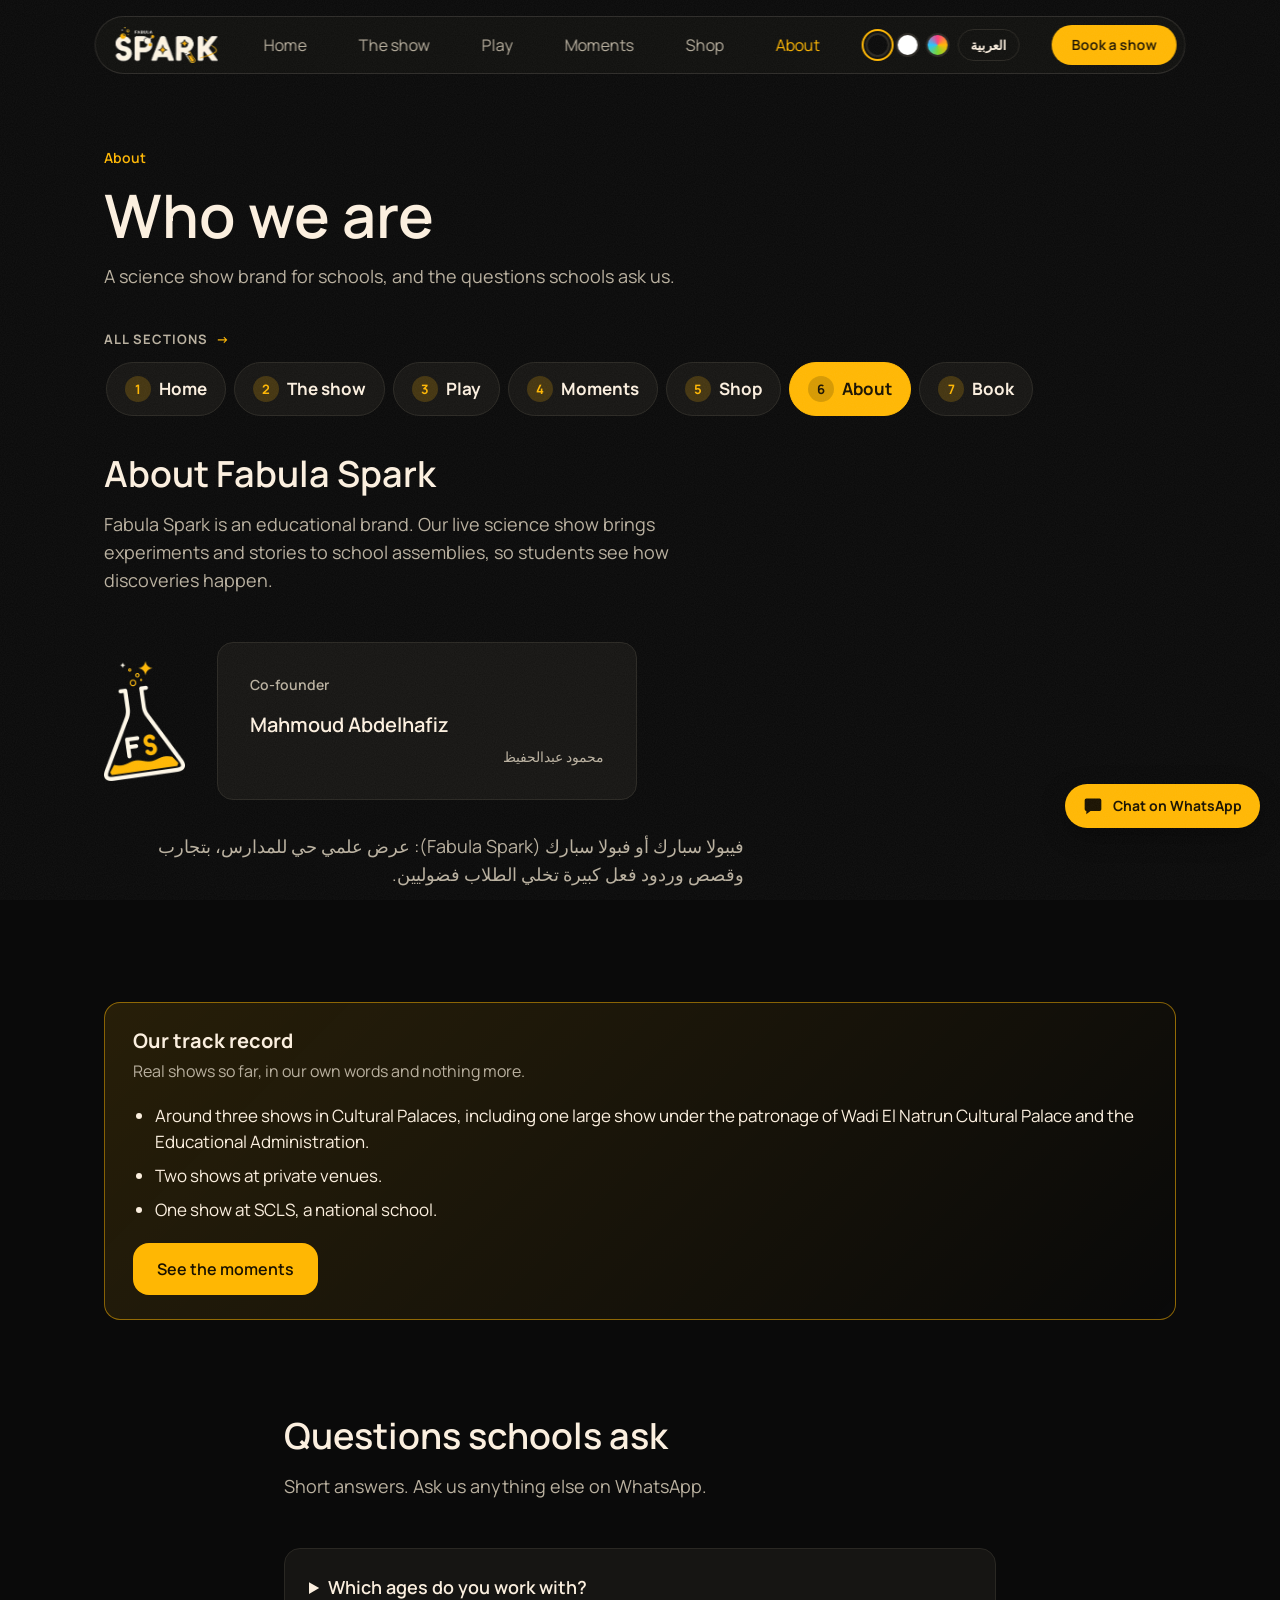
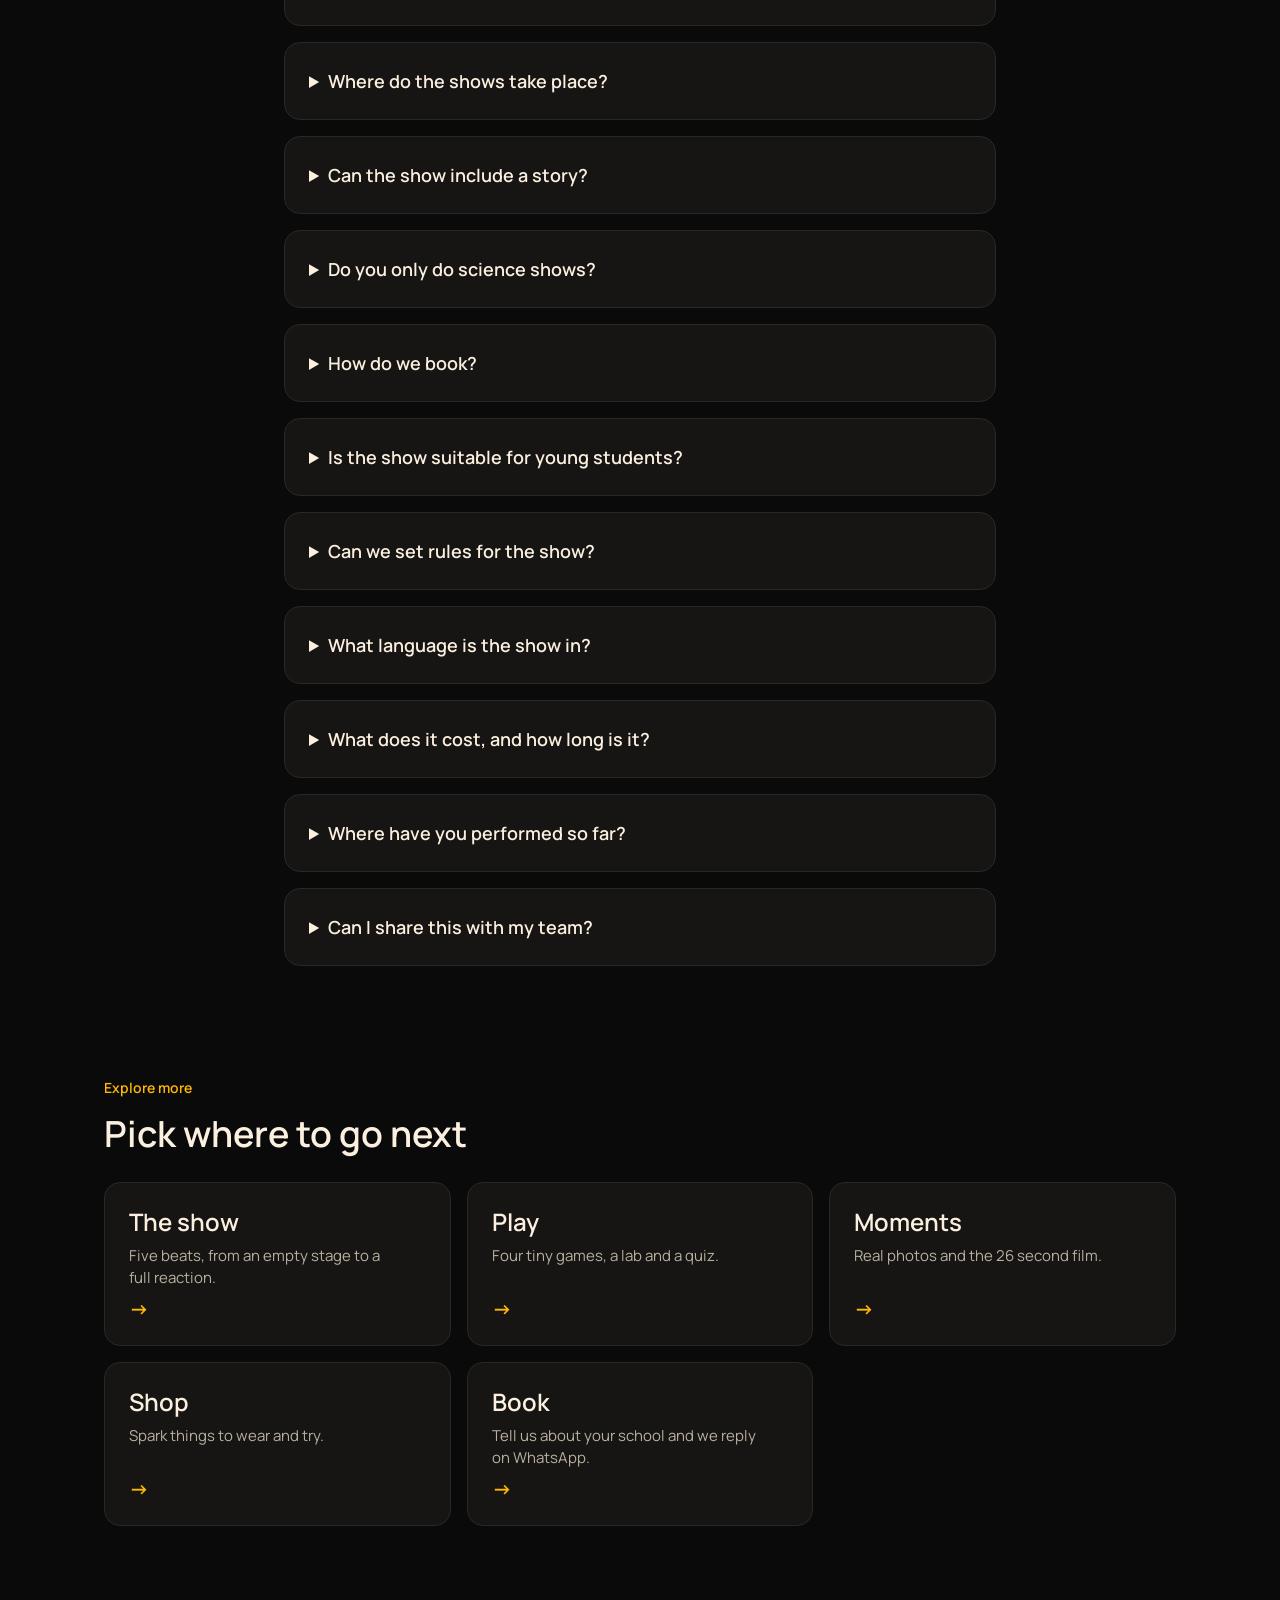
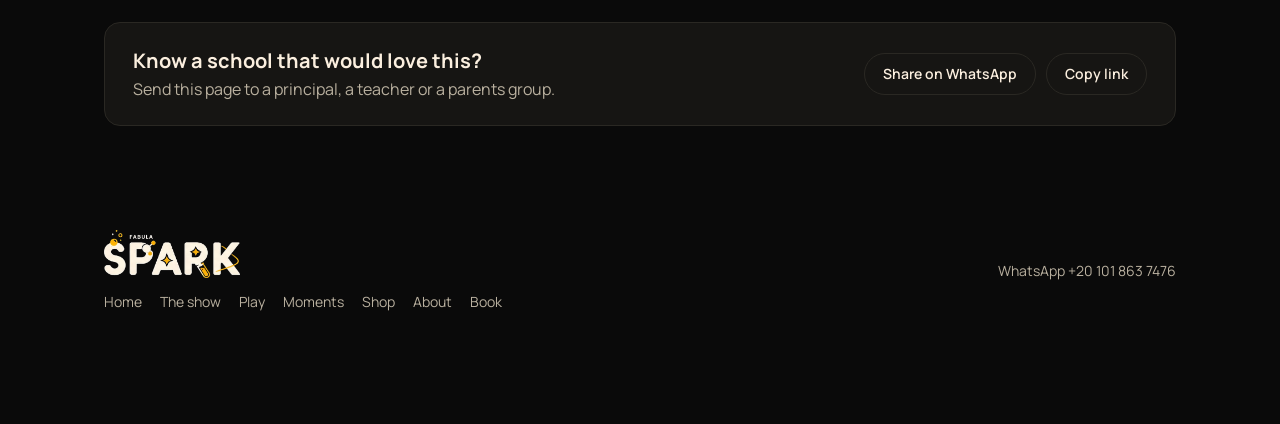
==== commit bff9e91a: "v11.1: true track record (palaces, private venues, SCLS); remove unverified international claim" ====
--- a/about.html
+++ b/about.html
@@ -32,6 +32,8 @@
  <div class="aboutflex rv" style="--d:120ms"><img src="flasklogo.png" alt="Fabula Spark flask logo with the letters FS" loading="lazy"><div class="card" style="max-width:420px;flex:1;min-width:260px"><p class="num">Co-founder</p><h3>Mahmoud Abdelhafiz</h3><p lang="ar" dir="rtl" style="font-family:inherit">محمود عبدالحفيظ</p></div></div>
  <p class="lead rv" lang="ar" dir="rtl" style="--d:160ms;margin:32px 0 0">فيبولا سبارك أو فبولا سبارك (Fabula Spark): عرض علمي حي للمدارس، بتجارب وقصص وردود فعل كبيرة تخلي الطلاب فضوليين.</p>
 </div></section>
+<section id="record" style="padding-top:0"><div class="wrap"><div class="trproof rv" style="align-items:flex-start;flex-direction:column"><div><b>Our track record</b><p>Real shows so far, in our own words and nothing more.</p></div><ul class="trlist"><li>Around three shows in Cultural Palaces, including one large show under the patronage of Wadi El Natrun Cultural Palace and the Educational Administration.</li><li>Two shows at private venues.</li><li>One show at SCLS, a national school.</li></ul><a class="btn" href="moments.html">See the moments</a></div></div></section>
+
 <section id="voices" hidden aria-hidden="true"><!-- Placeholder: add real teacher and parent quotes here, with permission. Nothing is shown until then. --></section>
 <section id="faq" style="padding-top:0"><div class="wrap" style="max-width:760px">
  <h2 class="rv">Questions schools ask</h2>
@@ -41,7 +43,7 @@
  <details class="rv"><summary>Can the show include a story?</summary><p>Yes. We wrap experiments in a story that explains how the discovery happened.</p></details>
  <details class="rv"><summary>Do you only do science shows?</summary><p>Science shows are our focus today. More Spark experiences are on the way.</p></details>
  <details class="rv"><summary>How do we book?</summary><p>Send us a message with your school, age group and preferred dates.</p></details>
-<details class="rv"><summary>Is the show suitable for young students?</summary><p>We shape the show to the age group you tell us about, from kindergarten to older students.</p></details><details class="rv"><summary>Can we set rules for the show?</summary><p>Yes. Tell us about your school's rules and your hall, and we plan the show around them.</p></details><details class="rv"><summary>What language is the show in?</summary><p>Arabic or English. Tell us what your students need.</p></details><details class="rv"><summary>What does it cost, and how long is it?</summary><p>It depends on your school, hall and group. We send the details after you message us, before anything is confirmed.</p></details><details class="rv"><summary>Which schools have you performed at?</summary><p>We have performed at SCLS and at national and international schools. Photos from real shows are on the Moments page.</p></details><details class="rv"><summary>Can I share this with my team?</summary><p>Yes. Use the share buttons at the bottom of any page to send it on WhatsApp or copy the link.</p></details></div></section><section id="proof" hidden aria-hidden="true"><!-- Placeholder: add a school logo row, reference letters or a real quote here, with permission. Nothing is shown until then. --></section>
+<details class="rv"><summary>Is the show suitable for young students?</summary><p>We shape the show to the age group you tell us about, from kindergarten to older students.</p></details><details class="rv"><summary>Can we set rules for the show?</summary><p>Yes. Tell us about your school's rules and your hall, and we plan the show around them.</p></details><details class="rv"><summary>What language is the show in?</summary><p>Arabic or English. Tell us what your students need.</p></details><details class="rv"><summary>What does it cost, and how long is it?</summary><p>It depends on your school, hall and group. We send the details after you message us, before anything is confirmed.</p></details><details class="rv"><summary>Where have you performed so far?</summary><p>Around three shows in Cultural Palaces, including one large show under the patronage of Wadi El Natrun Cultural Palace and the Educational Administration. Two shows at private venues, and one show at SCLS, a national school.</p></details><details class="rv"><summary>Can I share this with my team?</summary><p>Yes. Use the share buttons at the bottom of any page to send it on WhatsApp or copy the link.</p></details></div></section><section id="proof" hidden aria-hidden="true"><!-- Placeholder: add a school logo row, reference letters or a real quote here, with permission. Nothing is shown until then. --></section>
 <section id="explore" style="padding-top:0"><div class="wrap"><p class="eyebrow rv">Explore more</p><h2 class="rv" style="--d:60ms">Pick where to go next</h2><div class="xp" style="margin-top:28px"><a class="xc rv" style="--d:0ms" href="show.html"><h3>The show</h3><p>Five beats, from an empty stage to a full reaction.</p><span class="go" aria-hidden="true"></span></a><a class="xc rv" style="--d:60ms" href="play.html"><h3>Play</h3><p>Four tiny games, a lab and a quiz.</p><span class="go" aria-hidden="true"></span></a><a class="xc rv" style="--d:120ms" href="moments.html"><h3>Moments</h3><p>Real photos and the 26 second film.</p><span class="go" aria-hidden="true"></span></a><a class="xc rv" style="--d:180ms" href="shop.html"><h3>Shop</h3><p>Spark things to wear and try.</p><span class="go" aria-hidden="true"></span></a><a class="xc rv" style="--d:240ms" href="book.html"><h3>Book</h3><p>Tell us about your school and we reply on WhatsApp.</p><span class="go" aria-hidden="true"></span></a></div></div></section>
 </main>
 <section class="shbar" aria-label="Share"><div class="wrap"><div class="shin"><div><b>Know a school that would love this?</b><p>Send this page to a principal, a teacher or a parents group.</p></div><div class="shb"><a class="chip shwa" target="_blank" rel="noopener" href="#">Share on WhatsApp</a><button type="button" class="chip shcp">Copy link</button><button type="button" class="chip shnt" hidden>Share&hellip;</button></div></div></div></section>
--- a/style.css
+++ b/style.css
@@ -431,3 +431,5 @@
 html[data-theme=kids] .trc h3,html[data-theme=kids] .trproof b,html[data-theme=kids] .shin b{color:#1d2b53}html[data-theme=kids] .trc p,html[data-theme=kids] .trproof p,html[data-theme=kids] .shin p{color:#3a4a7a}
 html[data-theme=kids] .trc:nth-child(1){background:#ffd6e7}html[data-theme=kids] .trc:nth-child(2){background:#d6f2ff}html[data-theme=kids] .trc:nth-child(3){background:#e3f7c8}html[data-theme=kids] .trc:nth-child(4){background:#fff1b8}
 html[data-theme=kids] .trn{background:#e0245e;color:#fff}html[data-theme=kids] .trfact b{color:#e0245e}
+.trlist{margin:0;padding:0 0 0 22px;display:grid;gap:8px;font-size:17px;line-height:26px}html[dir=rtl] .trlist{padding:0 22px 0 0}
+html[data-theme=kids] .trlist{color:#1d2b53}
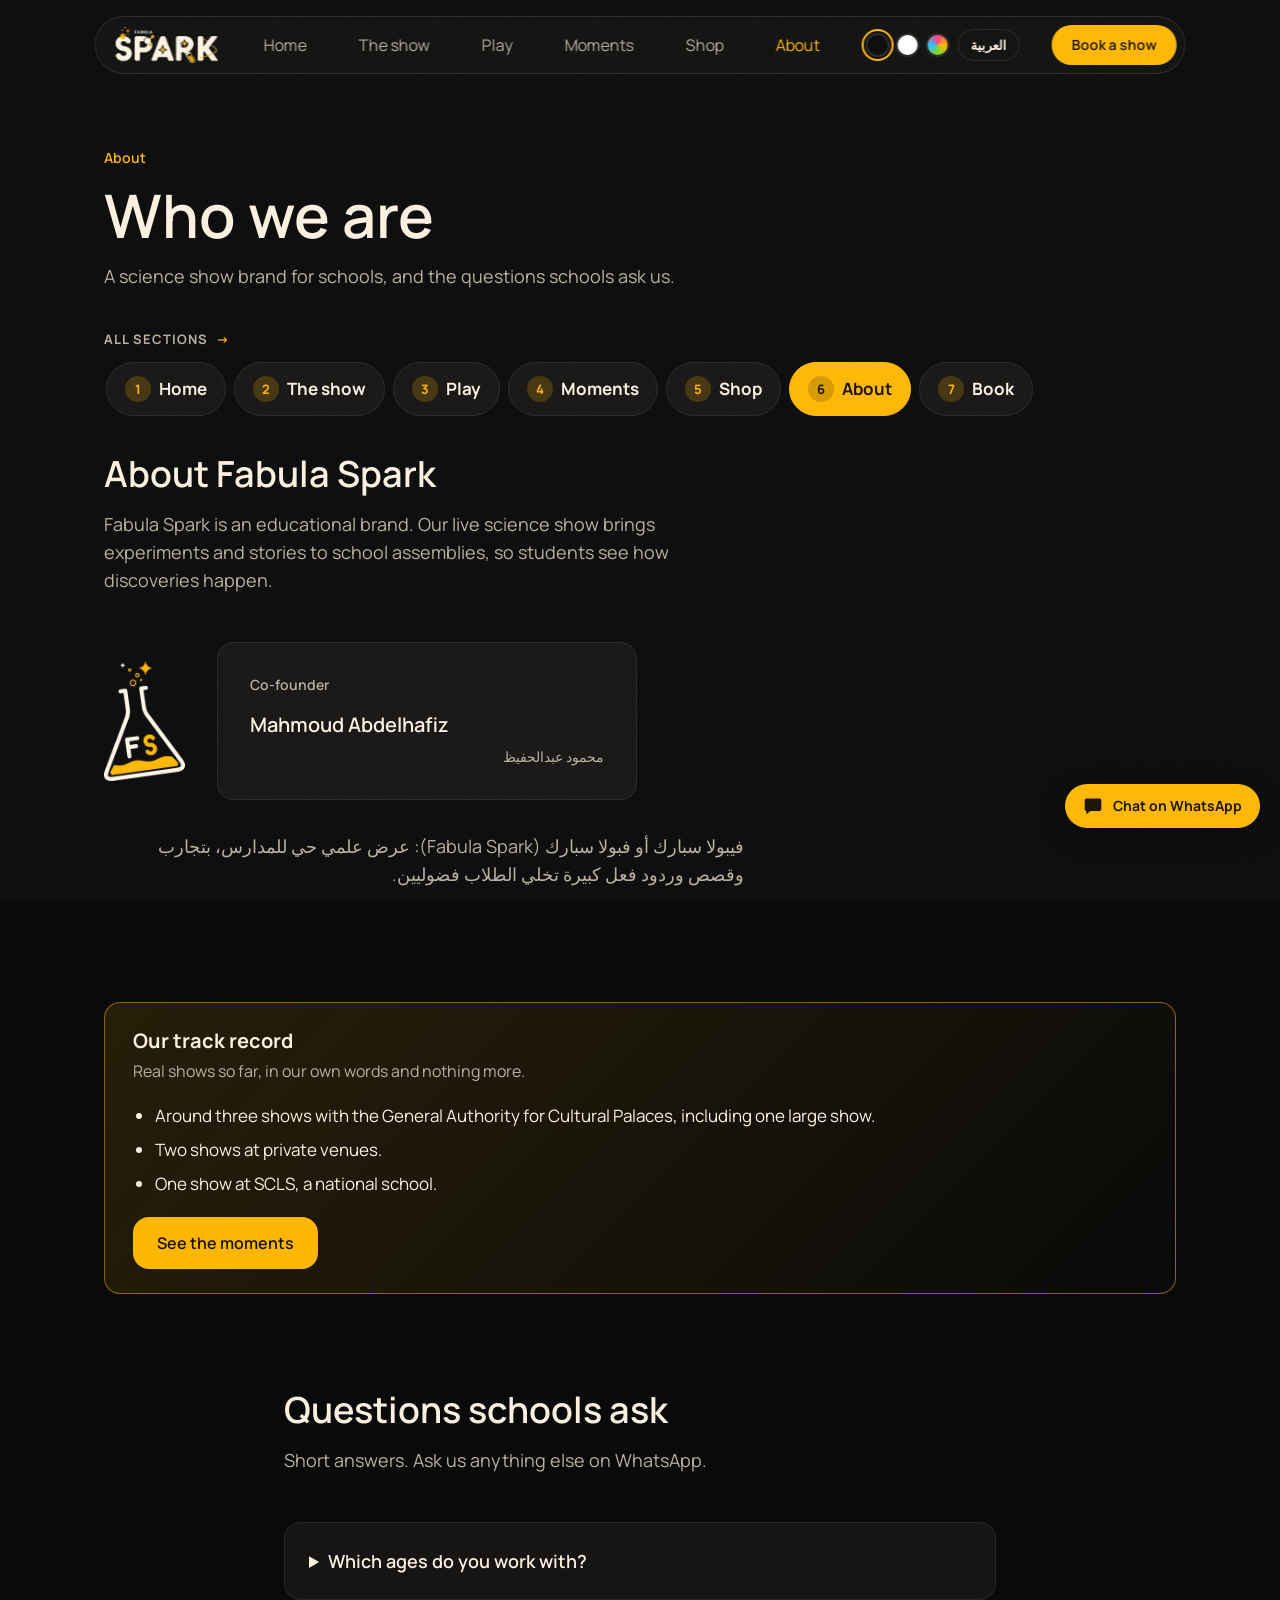
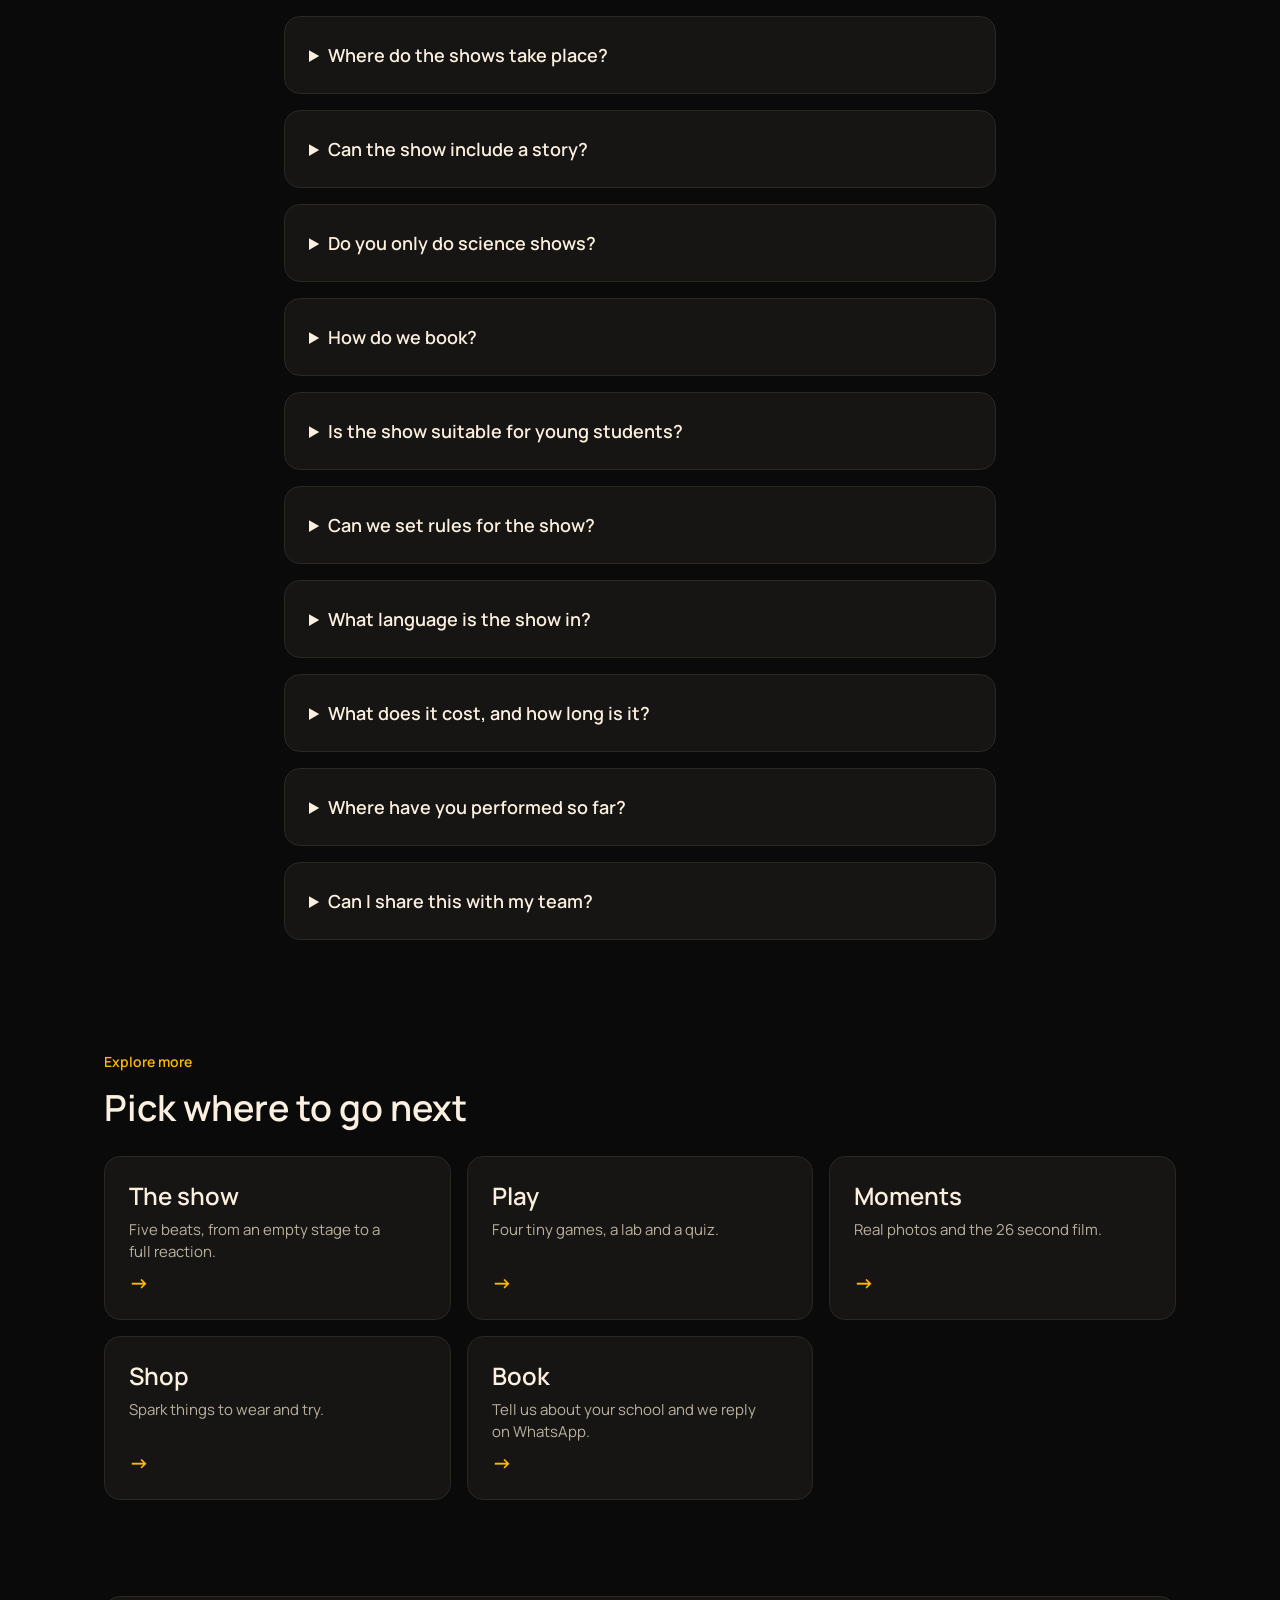
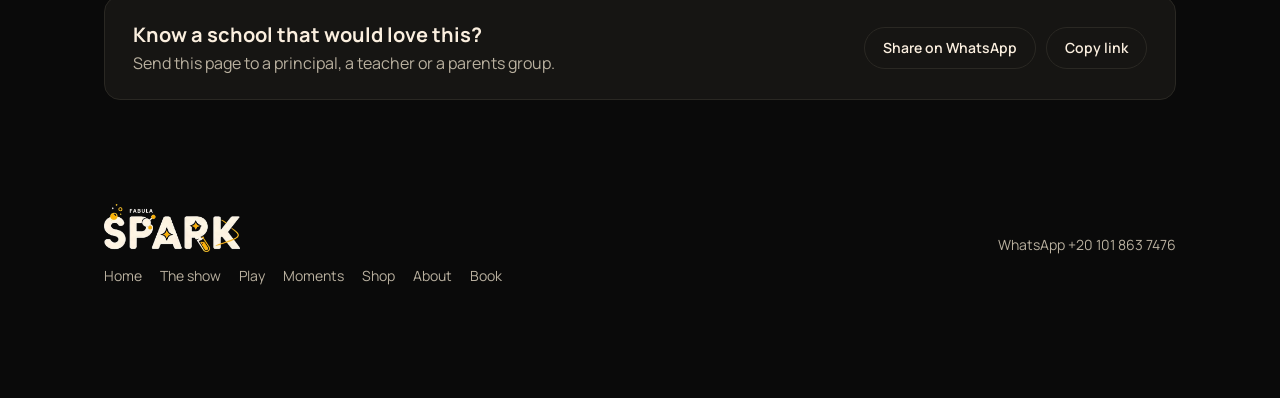
==== commit 577205e9: "v12: wow experiments, stage clip, curated moments, GACP wording, remove place name" ====
--- a/about.html
+++ b/about.html
@@ -32,7 +32,7 @@
  <div class="aboutflex rv" style="--d:120ms"><img src="flasklogo.png" alt="Fabula Spark flask logo with the letters FS" loading="lazy"><div class="card" style="max-width:420px;flex:1;min-width:260px"><p class="num">Co-founder</p><h3>Mahmoud Abdelhafiz</h3><p lang="ar" dir="rtl" style="font-family:inherit">محمود عبدالحفيظ</p></div></div>
  <p class="lead rv" lang="ar" dir="rtl" style="--d:160ms;margin:32px 0 0">فيبولا سبارك أو فبولا سبارك (Fabula Spark): عرض علمي حي للمدارس، بتجارب وقصص وردود فعل كبيرة تخلي الطلاب فضوليين.</p>
 </div></section>
-<section id="record" style="padding-top:0"><div class="wrap"><div class="trproof rv" style="align-items:flex-start;flex-direction:column"><div><b>Our track record</b><p>Real shows so far, in our own words and nothing more.</p></div><ul class="trlist"><li>Around three shows in Cultural Palaces, including one large show under the patronage of Wadi El Natrun Cultural Palace and the Educational Administration.</li><li>Two shows at private venues.</li><li>One show at SCLS, a national school.</li></ul><a class="btn" href="moments.html">See the moments</a></div></div></section>
+<section id="record" style="padding-top:0"><div class="wrap"><div class="trproof rv" style="align-items:flex-start;flex-direction:column"><div><b>Our track record</b><p>Real shows so far, in our own words and nothing more.</p></div><ul class="trlist"><li>Around three shows with the General Authority for Cultural Palaces, including one large show.</li><li>Two shows at private venues.</li><li>One show at SCLS, a national school.</li></ul><a class="btn" href="moments.html">See the moments</a></div></div></section>
 
 <section id="voices" hidden aria-hidden="true"><!-- Placeholder: add real teacher and parent quotes here, with permission. Nothing is shown until then. --></section>
 <section id="faq" style="padding-top:0"><div class="wrap" style="max-width:760px">
@@ -43,7 +43,7 @@
  <details class="rv"><summary>Can the show include a story?</summary><p>Yes. We wrap experiments in a story that explains how the discovery happened.</p></details>
  <details class="rv"><summary>Do you only do science shows?</summary><p>Science shows are our focus today. More Spark experiences are on the way.</p></details>
  <details class="rv"><summary>How do we book?</summary><p>Send us a message with your school, age group and preferred dates.</p></details>
-<details class="rv"><summary>Is the show suitable for young students?</summary><p>We shape the show to the age group you tell us about, from kindergarten to older students.</p></details><details class="rv"><summary>Can we set rules for the show?</summary><p>Yes. Tell us about your school's rules and your hall, and we plan the show around them.</p></details><details class="rv"><summary>What language is the show in?</summary><p>Arabic or English. Tell us what your students need.</p></details><details class="rv"><summary>What does it cost, and how long is it?</summary><p>It depends on your school, hall and group. We send the details after you message us, before anything is confirmed.</p></details><details class="rv"><summary>Where have you performed so far?</summary><p>Around three shows in Cultural Palaces, including one large show under the patronage of Wadi El Natrun Cultural Palace and the Educational Administration. Two shows at private venues, and one show at SCLS, a national school.</p></details><details class="rv"><summary>Can I share this with my team?</summary><p>Yes. Use the share buttons at the bottom of any page to send it on WhatsApp or copy the link.</p></details></div></section><section id="proof" hidden aria-hidden="true"><!-- Placeholder: add a school logo row, reference letters or a real quote here, with permission. Nothing is shown until then. --></section>
+<details class="rv"><summary>Is the show suitable for young students?</summary><p>We shape the show to the age group you tell us about, from kindergarten to older students.</p></details><details class="rv"><summary>Can we set rules for the show?</summary><p>Yes. Tell us about your school's rules and your hall, and we plan the show around them.</p></details><details class="rv"><summary>What language is the show in?</summary><p>Arabic or English. Tell us what your students need.</p></details><details class="rv"><summary>What does it cost, and how long is it?</summary><p>It depends on your school, hall and group. We send the details after you message us, before anything is confirmed.</p></details><details class="rv"><summary>Where have you performed so far?</summary><p>Around three shows with the General Authority for Cultural Palaces, including one large show. Two shows at private venues, and one show at SCLS, a national school.</p></details><details class="rv"><summary>Can I share this with my team?</summary><p>Yes. Use the share buttons at the bottom of any page to send it on WhatsApp or copy the link.</p></details></div></section><section id="proof" hidden aria-hidden="true"><!-- Placeholder: add a school logo row, reference letters or a real quote here, with permission. Nothing is shown until then. --></section>
 <section id="explore" style="padding-top:0"><div class="wrap"><p class="eyebrow rv">Explore more</p><h2 class="rv" style="--d:60ms">Pick where to go next</h2><div class="xp" style="margin-top:28px"><a class="xc rv" style="--d:0ms" href="show.html"><h3>The show</h3><p>Five beats, from an empty stage to a full reaction.</p><span class="go" aria-hidden="true"></span></a><a class="xc rv" style="--d:60ms" href="play.html"><h3>Play</h3><p>Four tiny games, a lab and a quiz.</p><span class="go" aria-hidden="true"></span></a><a class="xc rv" style="--d:120ms" href="moments.html"><h3>Moments</h3><p>Real photos and the 26 second film.</p><span class="go" aria-hidden="true"></span></a><a class="xc rv" style="--d:180ms" href="shop.html"><h3>Shop</h3><p>Spark things to wear and try.</p><span class="go" aria-hidden="true"></span></a><a class="xc rv" style="--d:240ms" href="book.html"><h3>Book</h3><p>Tell us about your school and we reply on WhatsApp.</p><span class="go" aria-hidden="true"></span></a></div></div></section>
 </main>
 <section class="shbar" aria-label="Share"><div class="wrap"><div class="shin"><div><b>Know a school that would love this?</b><p>Send this page to a principal, a teacher or a parents group.</p></div><div class="shb"><a class="chip shwa" target="_blank" rel="noopener" href="#">Share on WhatsApp</a><button type="button" class="chip shcp">Copy link</button><button type="button" class="chip shnt" hidden>Share&hellip;</button></div></div></div></section>
--- a/style.css
+++ b/style.css
@@ -433,3 +433,11 @@
 html[data-theme=kids] .trn{background:#e0245e;color:#fff}html[data-theme=kids] .trfact b{color:#e0245e}
 .trlist{margin:0;padding:0 0 0 22px;display:grid;gap:8px;font-size:17px;line-height:26px}html[dir=rtl] .trlist{padding:0 22px 0 0}
 html[data-theme=kids] .trlist{color:#1d2b53}
+.wwgrid{display:grid;grid-template-columns:repeat(3,1fr);gap:16px;margin-top:26px}
+.wwc{padding:22px;border-radius:var(--r);background:var(--card);border:1px solid var(--line)}
+.wwc h3{font-size:22px;line-height:28px;margin:12px 0 6px}.wwc p{color:var(--muted);font-size:15px;line-height:23px}
+.wwt{display:inline-block;padding:4px 12px;border-radius:999px;font-size:13px;font-weight:700;background:rgba(255,183,3,.18);color:var(--accent)}.wwa{background:#e0245e;color:#fff}
+.wwnote{margin-top:18px;padding:16px 20px;border-radius:16px;border:1px dashed rgba(255,183,3,.6);font-size:15px;line-height:23px}
+@media(max-width:980px){.wwgrid{grid-template-columns:1fr 1fr}}@media(max-width:560px){.wwgrid{grid-template-columns:1fr}}
+.vcard2{max-width:560px;justify-self:center;width:100%}
+html[data-theme=kids] .wwc,html[data-theme=kids] .wwnote{border:3px solid #1d2b53;box-shadow:0 5px 0 #1d2b53;background:#fff;color:#1d2b53}html[data-theme=kids] .wwc h3{color:#1d2b53}html[data-theme=kids] .wwc p{color:#3a4a7a}html[data-theme=kids] .wwc:nth-child(3n+1){background:#ffd6e7}html[data-theme=kids] .wwc:nth-child(3n+2){background:#d6f2ff}html[data-theme=kids] .wwc:nth-child(3n){background:#e3f7c8}
